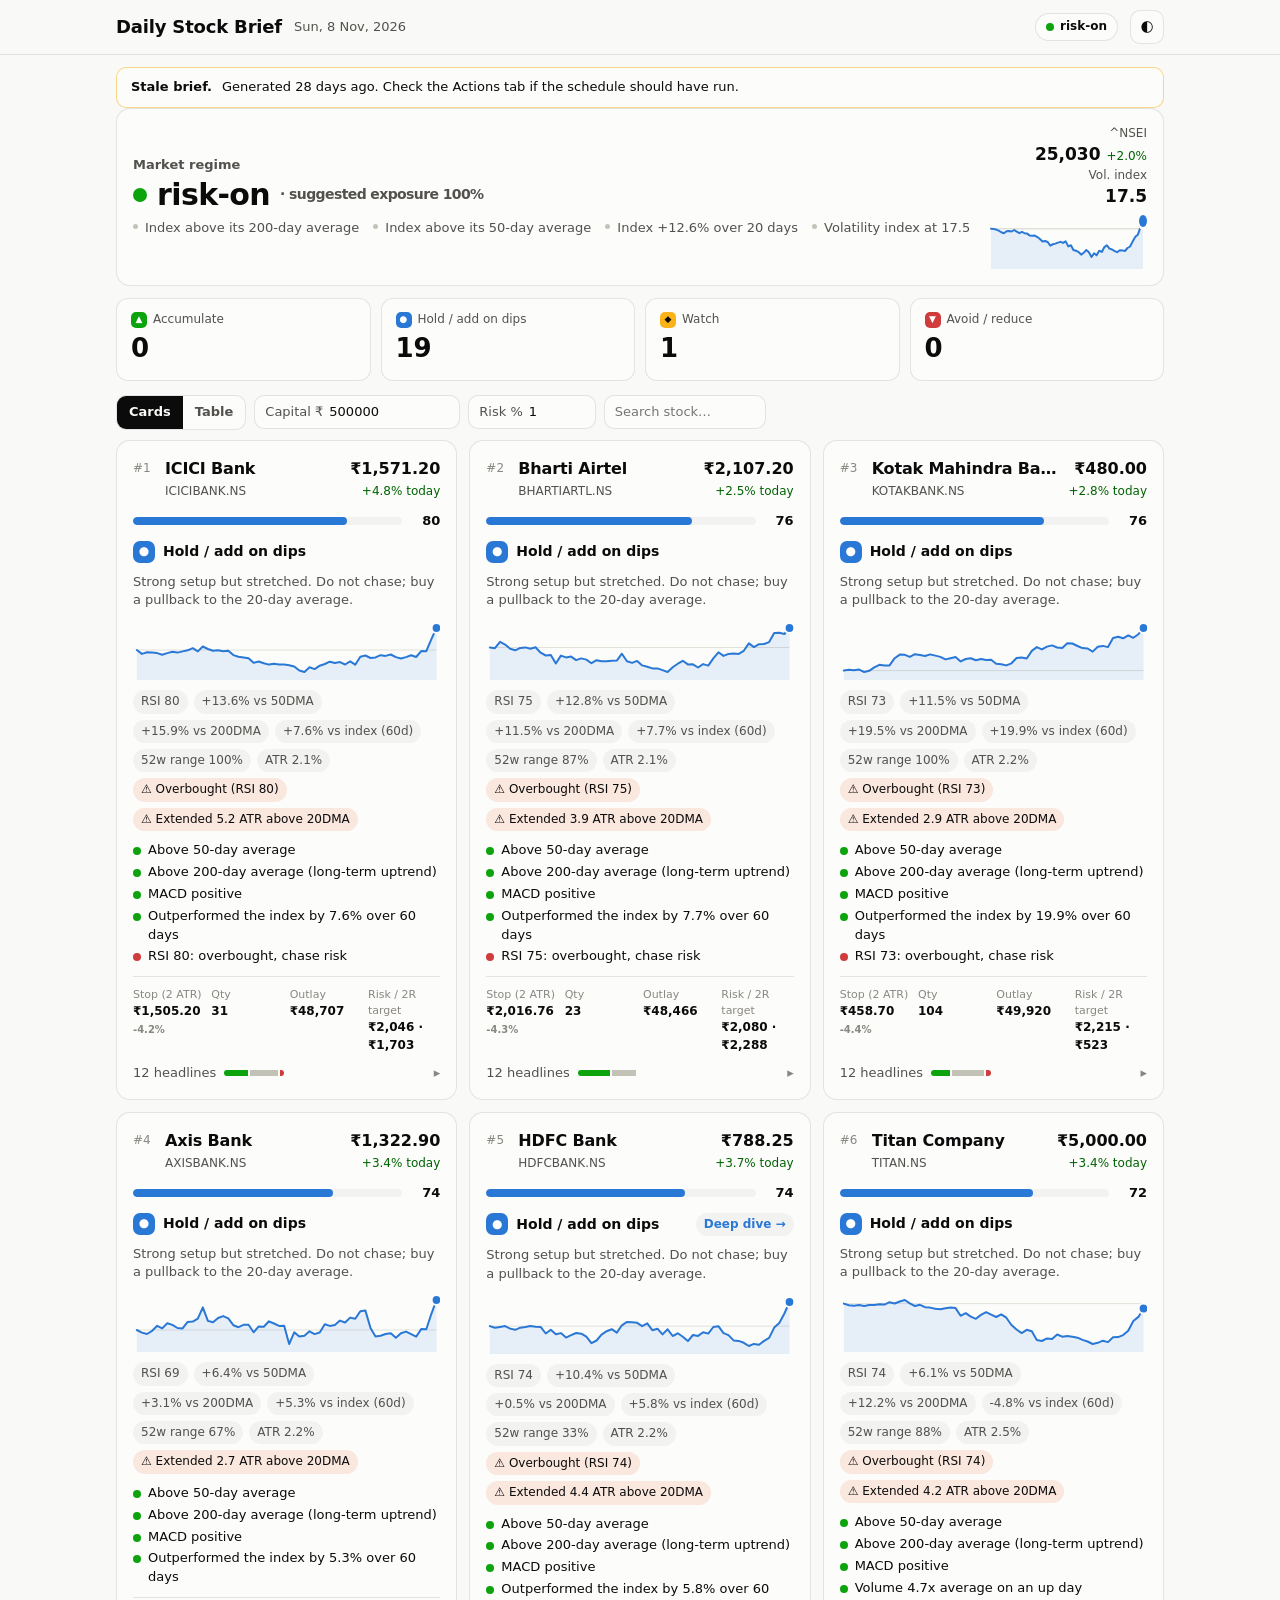
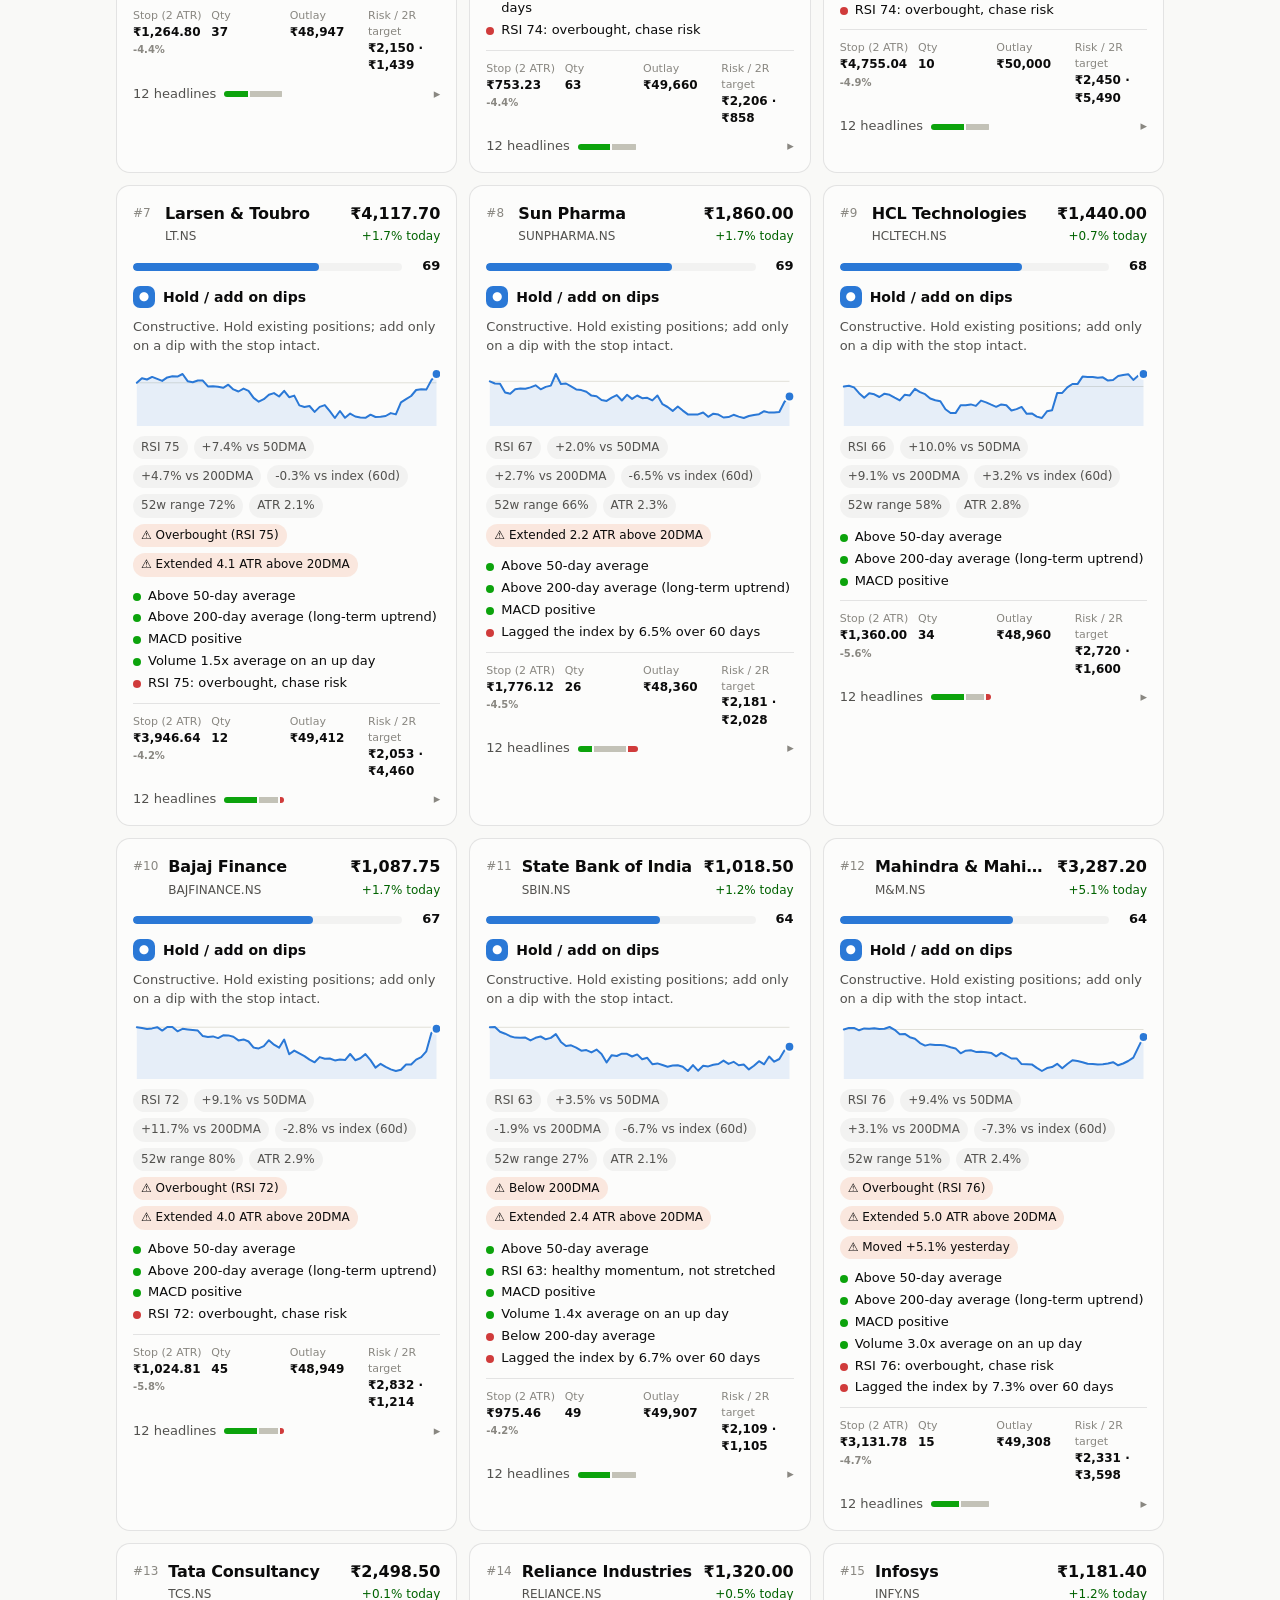
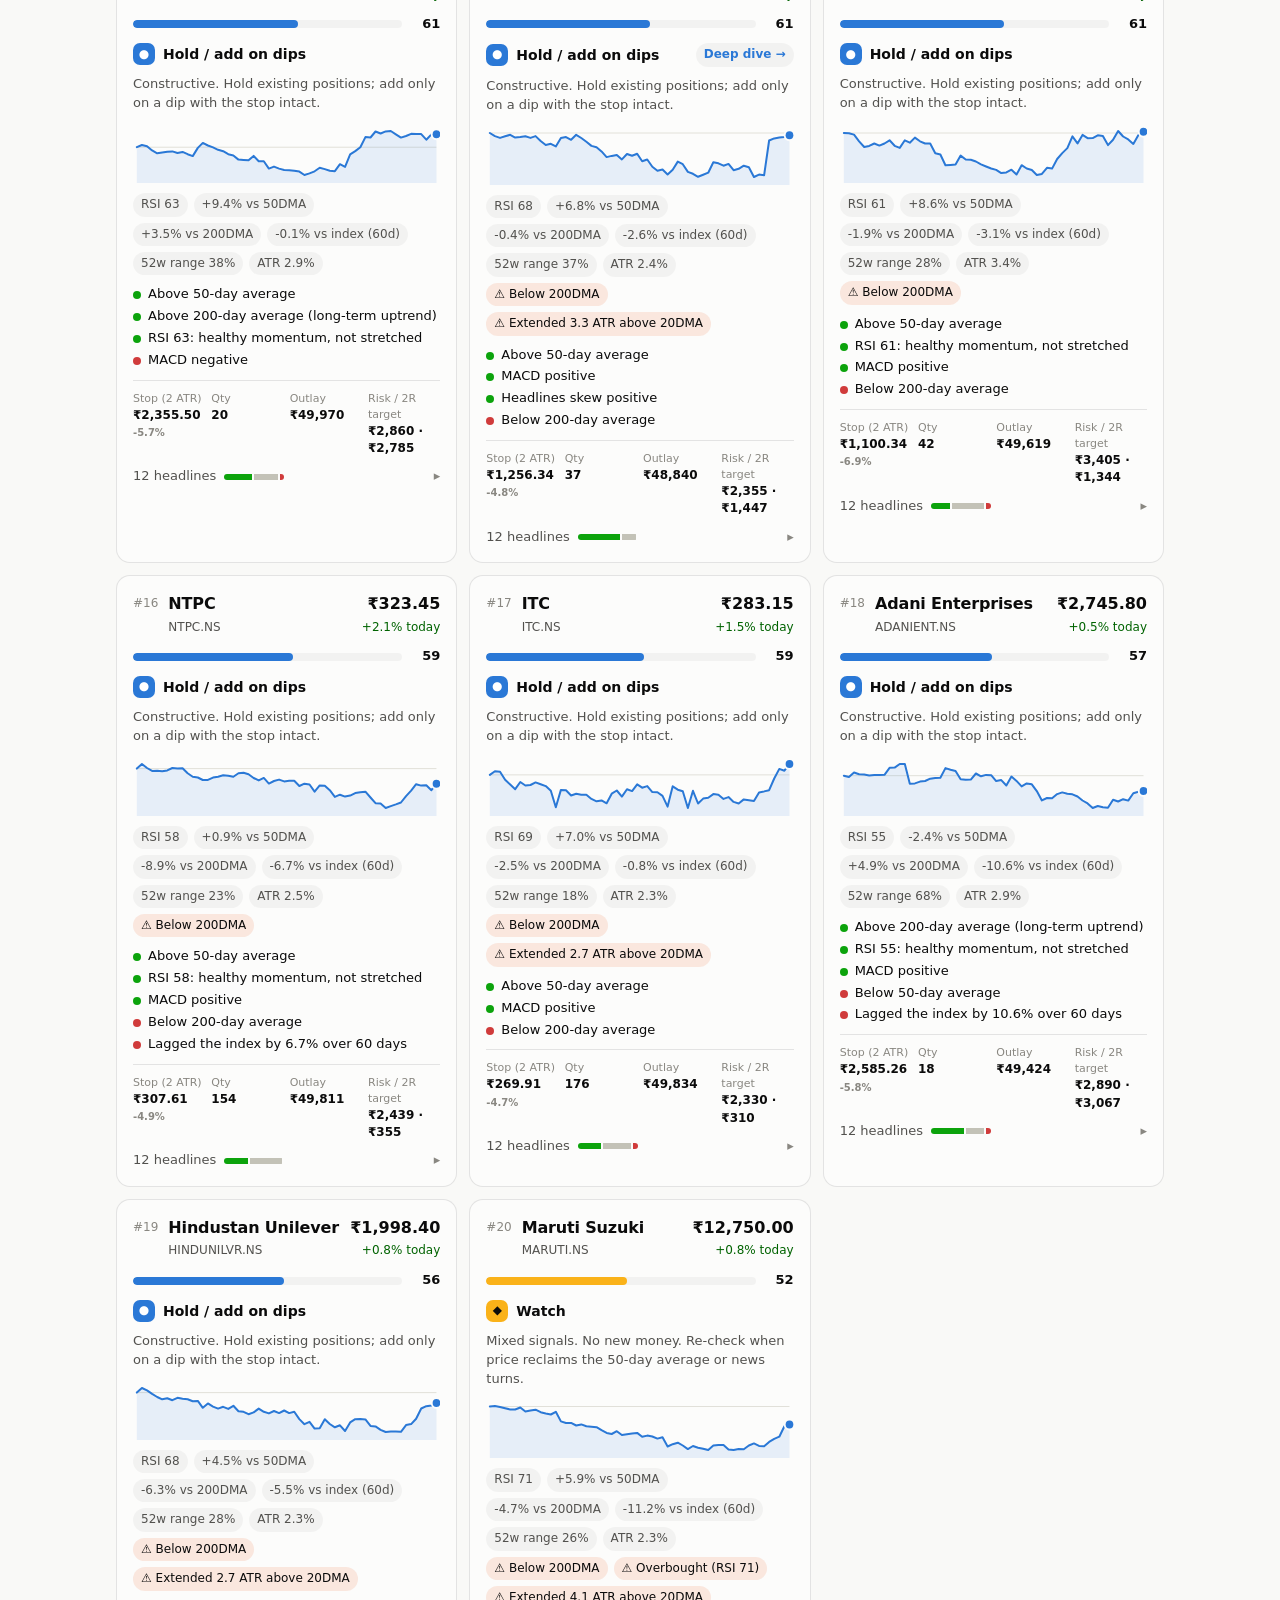
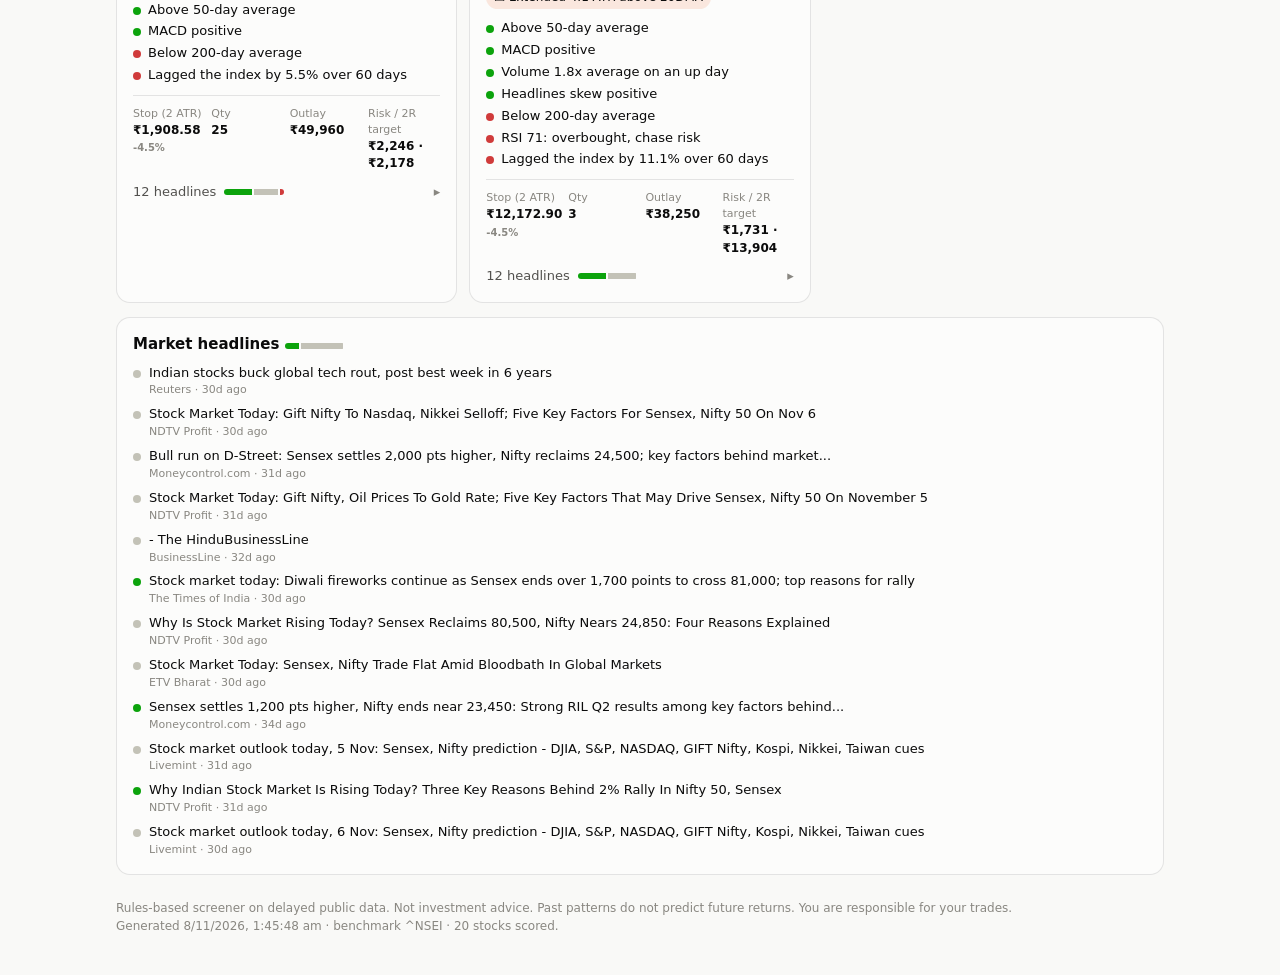
==== index.html @ cd22770e "Stock analyzer: daily rules-based brief, deep dives, dashboard and cron Moved out of bsaravanan250-s" ====
<!DOCTYPE html>
<html lang="en">
<head>
<meta charset="UTF-8">
<meta name="viewport" content="width=device-width, initial-scale=1, viewport-fit=cover">
<title>Daily Stock Brief</title>
<meta name="description" content="Rules-based daily stock brief: market regime, ranked watchlist, actions, stops and position sizes.">
<meta name="color-scheme" content="light dark">
<style>
:root{
  color-scheme:light;
  --page:#f9f9f7; --surface:#fcfcfb; --ink:#0b0b0b; --ink-2:#52514e; --muted:#898781;
  --grid:#e1e0d9; --axis:#c3c2b7; --border:rgba(11,11,11,.10); --wash:rgba(11,11,11,.04);
  --series:#2a78d6; --good:#0ca30c; --good-text:#006300; --warn:#fab219; --serious:#ec835a; --crit:#d03b3b;
  --radius:14px;
}
@media (prefers-color-scheme:dark){
  :root:not([data-theme="light"]){
    color-scheme:dark;
    --page:#0d0d0d; --surface:#1a1a19; --ink:#f0efec; --ink-2:#c3c2b7; --muted:#898781;
    --grid:#2c2c2a; --axis:#383835; --border:rgba(255,255,255,.10); --wash:rgba(255,255,255,.05);
    --series:#3987e5; --good-text:#0ca30c;
  }
}
:root[data-theme="dark"]{
  color-scheme:dark;
  --page:#0d0d0d; --surface:#1a1a19; --ink:#f0efec; --ink-2:#c3c2b7; --muted:#898781;
  --grid:#2c2c2a; --axis:#383835; --border:rgba(255,255,255,.10); --wash:rgba(255,255,255,.05);
  --series:#3987e5; --good-text:#0ca30c;
}
*{box-sizing:border-box;margin:0;padding:0;-webkit-tap-highlight-color:transparent}
html{height:100%}
body{font-family:system-ui,-apple-system,"Segoe UI",Roboto,sans-serif;background:var(--page);color:var(--ink);
  line-height:1.45;font-size:15px;padding-bottom:40px}
a{color:inherit}
button,input,select{font:inherit;color:inherit}
button{border:0;background:none;cursor:pointer}
.wrap{max-width:1080px;margin:0 auto;padding:0 16px}
header{position:sticky;top:0;z-index:20;background:var(--page);border-bottom:1px solid var(--border);
  padding:calc(10px + env(safe-area-inset-top)) 0 10px}
header .wrap{display:flex;align-items:center;gap:12px;flex-wrap:wrap}
header h1{font-size:18px;font-weight:700;letter-spacing:-.01em}
header .date{color:var(--ink-2);font-size:13px}
header .spacer{flex:1}
.chip{display:inline-flex;align-items:center;gap:6px;font-size:12px;font-weight:600;padding:4px 10px;border-radius:999px;
  border:1px solid var(--border);background:var(--surface);white-space:nowrap}
.chip .dot{width:8px;height:8px;border-radius:50%;background:var(--muted)}
.icon-btn{width:34px;height:34px;border-radius:10px;border:1px solid var(--border);background:var(--surface);display:grid;place-items:center}
.banner{margin:12px 0 0;padding:10px 14px;border-radius:10px;font-size:13px;border:1px solid var(--border);background:var(--surface);
  display:flex;gap:10px;align-items:flex-start}
.banner.warn{border-color:color-mix(in srgb,var(--warn) 50%,transparent)}
.banner.err{border-color:color-mix(in srgb,var(--crit) 50%,transparent)}
.banner b{font-weight:700}
.banner code{font-size:12px;background:var(--wash);padding:1px 5px;border-radius:4px}
main{padding-top:14px}
.card{background:var(--surface);border:1px solid var(--border);border-radius:var(--radius);padding:16px}
.grid{display:grid;gap:12px}
.regime{display:grid;grid-template-columns:1fr auto;gap:14px;align-items:center}
.regime h2{font-size:13px;font-weight:600;color:var(--ink-2);text-transform:none;margin-bottom:4px}
.regime .state{font-size:30px;font-weight:700;letter-spacing:-.02em;line-height:1.1;display:flex;align-items:center;gap:10px}
.regime .state .dot{width:14px;height:14px;border-radius:50%}
.regime ul{list-style:none;margin-top:8px;color:var(--ink-2);font-size:13px;display:flex;flex-wrap:wrap;gap:4px 14px}
.regime ul li::before{content:"";display:inline-block;width:5px;height:5px;border-radius:50%;background:var(--axis);margin:0 7px 3px 0}
.regime .bench{text-align:right;font-size:12px;color:var(--ink-2)}
.regime .bench b{display:block;font-size:17px;color:var(--ink);font-weight:600}
.tiles{display:grid;grid-template-columns:repeat(4,1fr);gap:10px;margin-top:12px}
.tile{background:var(--surface);border:1px solid var(--border);border-radius:12px;padding:12px 14px;text-align:left}
.tile .lbl{font-size:12px;color:var(--ink-2);display:flex;align-items:center;gap:6px}
.tile .val{font-size:26px;font-weight:600;margin-top:2px}
.tile.active{outline:2px solid var(--ink);outline-offset:-2px}
.controls{display:flex;flex-wrap:wrap;gap:8px;align-items:center;margin:14px 0 10px}
.seg{display:inline-flex;border:1px solid var(--border);border-radius:10px;overflow:hidden;background:var(--surface)}
.seg button{padding:7px 12px;font-size:13px;font-weight:600;color:var(--ink-2)}
.seg button[aria-pressed="true"]{background:var(--ink);color:var(--page)}
.field{display:flex;align-items:center;gap:6px;font-size:13px;color:var(--ink-2);background:var(--surface);border:1px solid var(--border);border-radius:10px;padding:0 10px;height:34px}
.field input{border:0;background:none;width:120px;outline:none;color:var(--ink)}
.field input[type=search]{width:140px}
.cards{display:grid;grid-template-columns:repeat(auto-fill,minmax(320px,1fr));gap:12px}
.stock{display:flex;flex-direction:column;gap:10px}
.stock .top{display:flex;gap:10px;align-items:flex-start}
.stock .rank{font-size:12px;color:var(--muted);font-variant-numeric:tabular-nums;min-width:22px;padding-top:3px}
.stock .nm{flex:1;min-width:0}
.stock .nm b{display:block;font-size:16px;font-weight:700;letter-spacing:-.01em;white-space:nowrap;overflow:hidden;text-overflow:ellipsis}
.stock .nm span{font-size:12px;color:var(--ink-2)}
.stock .px{text-align:right;white-space:nowrap}
.stock .px b{display:block;font-size:16px;font-weight:600}
.stock .px span{font-size:12px;color:var(--ink-2)}
.stock .px span.up{color:var(--good-text)}
.stock .px span.dn{color:var(--crit)}
.meter{display:flex;align-items:center;gap:10px}
.meter .track{flex:1;height:8px;border-radius:999px;background:var(--wash);overflow:hidden}
.meter .fill{height:100%;border-radius:999px}
.meter .num{font-size:13px;font-weight:600;min-width:28px;text-align:right;font-variant-numeric:tabular-nums}
.action{display:flex;align-items:center;gap:8px;font-weight:700;font-size:14px}
.action .ic{width:22px;height:22px;border-radius:7px;display:grid;place-items:center;color:#fff;font-size:12px;flex:none}
.action .ic.warn{color:#0b0b0b}
.instr{font-size:13px;color:var(--ink-2)}
.action .dive{margin-left:auto;font-size:12px;font-weight:600;color:var(--series);text-decoration:none;padding:3px 8px;border-radius:999px;background:var(--wash)}
.action .dive:hover{text-decoration:underline}
.spark{width:100%;height:60px;display:block}
.kv{display:flex;flex-wrap:wrap;gap:6px}
.kv span{font-size:12px;padding:3px 8px;border-radius:999px;background:var(--wash);color:var(--ink-2);white-space:nowrap}
.kv span.flag{background:color-mix(in srgb,var(--serious) 18%,transparent);color:var(--ink)}
.reasons{font-size:13px;display:grid;gap:3px}
.reasons li{list-style:none;display:flex;gap:7px;align-items:flex-start}
.reasons li::before{content:"";width:8px;height:8px;border-radius:50%;margin-top:6px;flex:none}
.reasons li.u::before{background:var(--good)}
.reasons li.d::before{background:var(--crit)}
.pos{display:grid;grid-template-columns:repeat(4,1fr);gap:6px;font-size:12px;border-top:1px solid var(--border);padding-top:10px}
.pos div span{display:block;color:var(--muted);font-size:11px}
.pos div b{font-weight:600;font-variant-numeric:tabular-nums}
details.news summary{cursor:pointer;font-size:13px;color:var(--ink-2);list-style:none;display:flex;align-items:center;gap:8px}
details.news summary::-webkit-details-marker{display:none}
details.news summary::after{content:"▸";margin-left:auto;color:var(--muted);transition:transform .15s}
details.news[open] summary::after{transform:rotate(90deg)}
.news ul{list-style:none;margin-top:8px;display:grid;gap:7px}
.news li{display:flex;gap:8px;font-size:13px;align-items:flex-start}
.news li .s{width:8px;height:8px;border-radius:50%;margin-top:6px;flex:none;background:var(--axis)}
.news li .s.p{background:var(--good)} .news li .s.n{background:var(--crit)}
.news li a{text-decoration:none}
.news li a:hover{text-decoration:underline}
.news li small{display:block;color:var(--muted);font-size:11px}
.sentbar{display:inline-flex;gap:2px;height:6px;border-radius:999px;overflow:hidden;width:60px}
.sentbar i{display:block;height:100%}
table{width:100%;border-collapse:collapse;font-size:13px;font-variant-numeric:tabular-nums}
th,td{padding:8px 8px;text-align:right;border-bottom:1px solid var(--grid);white-space:nowrap}
th{font-weight:600;color:var(--ink-2);font-size:12px;background:var(--surface)}
th:first-child,td:first-child,th:nth-child(2),td:nth-child(2){text-align:left}
td .act{display:inline-flex;align-items:center;gap:6px}
td .act i{width:10px;height:10px;border-radius:3px;display:inline-block}
.tablewrap{overflow:auto;border-radius:var(--radius)}
.ai p{font-size:14px;margin-bottom:8px}
.ai h3{font-size:13px;color:var(--ink-2);font-weight:600;margin:10px 0 4px}
.ai ul{list-style:none;display:grid;gap:4px;font-size:13px}
.ai ul b{font-weight:600}
.mkt h2,.ai h2,.sec h2{font-size:15px;font-weight:700;margin-bottom:8px}
footer{margin-top:24px;font-size:12px;color:var(--muted);line-height:1.5}
footer details{margin-top:6px}
.hidden{display:none !important}
.empty{text-align:center;padding:40px 16px;color:var(--ink-2)}
@media (max-width:640px){
  .tiles{grid-template-columns:repeat(2,1fr)}
  .regime{grid-template-columns:1fr}
  .regime .bench{text-align:left;display:flex;gap:16px}
  .regime .state{font-size:24px}
}
@media (prefers-reduced-motion:reduce){*{transition:none !important}}
</style>
</head>
<body>
<header>
  <div class="wrap">
    <h1>Daily Stock Brief</h1>
    <span class="date" id="date">loading…</span>
    <span class="spacer"></span>
    <span class="chip" id="regimeChip"><span class="dot"></span><span>regime</span></span>
    <button class="icon-btn" id="theme" title="Toggle light/dark" aria-label="Toggle theme">◐</button>
  </div>
</header>

<div class="wrap">
  <div id="banner" class="banner hidden"></div>
</div>

<main class="wrap">
  <section class="card regime" id="regime"></section>

  <section class="tiles" id="tiles" aria-label="Summary by action"></section>

  <section class="card ai hidden" id="ai"></section>

  <div class="controls">
    <div class="seg" role="group" aria-label="View">
      <button id="viewCards" aria-pressed="true">Cards</button>
      <button id="viewTable" aria-pressed="false">Table</button>
    </div>
    <label class="field">Capital ₹ <input id="capital" type="number" min="1000" step="1000" inputmode="numeric"></label>
    <label class="field">Risk % <input id="risk" type="number" min="0.1" max="5" step="0.1" style="width:56px"></label>
    <label class="field"><input id="q" type="search" placeholder="Search stock…" aria-label="Search stock"></label>
  </div>

  <section class="cards" id="cards" aria-live="polite"></section>
  <section class="card tablewrap hidden" id="table"></section>

  <section class="card mkt" id="market" style="margin-top:14px"></section>

  <footer id="foot"></footer>
</main>

<script>
(function(){
'use strict';
const $ = s => document.querySelector(s);
const esc = s => String(s ?? '').replace(/[&<>"']/g, c => ({'&':'&amp;','<':'&lt;','>':'&gt;','"':'&quot;',"'":'&#39;'}[c]));
const ACT = {
  'Accumulate':        {cls:'good',  color:'var(--good)',   glyph:'▲'},
  'Hold / add on dips':{cls:'hold',  color:'var(--series)', glyph:'●'},
  'Watch':             {cls:'warn',  color:'var(--warn)',   glyph:'◆'},
  'Avoid / reduce':    {cls:'crit',  color:'var(--crit)',   glyph:'▼'},
};
const REGIME = {'risk-on':'var(--good)','neutral':'var(--warn)','risk-off':'var(--crit)','unknown':'var(--muted)'};
let brief = null, filter = 'all', view = 'cards', query = '';
let capital = 0, riskPct = 1, maxPosPct = 10, dives = {};

/* ---------- theme ---------- */
const root = document.documentElement;
try { const t = localStorage.getItem('sa_theme'); if (t) root.dataset.theme = t; } catch (e) {}
$('#theme').onclick = () => {
  const dark = root.dataset.theme ? root.dataset.theme === 'dark' : matchMedia('(prefers-color-scheme: dark)').matches;
  root.dataset.theme = dark ? 'light' : 'dark';
  try { localStorage.setItem('sa_theme', root.dataset.theme); } catch (e) {}
};

/* ---------- formatting ---------- */
const fmtN = (n, d=2) => n == null ? '–' : Number(n).toLocaleString('en-IN', {maximumFractionDigits:d, minimumFractionDigits:d});
const fmtI = n => n == null ? '–' : Number(n).toLocaleString('en-IN', {maximumFractionDigits:0});
const fmtP = (n, d=1) => { if (n == null) return '–'; const v = +Number(n).toFixed(d) || 0; return (v > 0 ? '+' : '') + v.toFixed(d) + '%'; };
const cur = s => s.currency === 'USD' ? '$' : (s.currency === 'INR' || !s.currency ? '₹' : s.currency + ' ');
function ago(iso){
  if (!iso) return '';
  const h = Math.max(0, (Date.now() - new Date(iso).getTime()) / 36e5);
  if (h < 1) return 'just now';
  if (h < 24) return Math.round(h) + 'h ago';
  return Math.round(h / 24) + 'd ago';
}

/* ---------- sparkline (single series, 2px line, 10% wash, end dot with surface ring) ---------- */
function spark(values, w=320, h=60){
  if (!values || values.length < 2) return '';
  const min = Math.min(...values), max = Math.max(...values), span = (max - min) || 1;
  const px = i => (i / (values.length - 1)) * (w - 8) + 4;
  const py = v => h - 8 - ((v - min) / span) * (h - 16);
  const pts = values.map((v, i) => `${px(i).toFixed(1)},${py(v).toFixed(1)}`);
  const first = py(values[0]).toFixed(1);
  const lastX = px(values.length - 1).toFixed(1), lastY = py(values[values.length - 1]).toFixed(1);
  return `<svg class="spark" viewBox="0 0 ${w} ${h}" preserveAspectRatio="none" role="img" aria-label="60-day price trend">
    <line x1="4" y1="${first}" x2="${w-4}" y2="${first}" stroke="var(--grid)" stroke-width="1"/>
    <path d="M${pts.join(' L')} L${lastX},${h} L4,${h} Z" fill="var(--series)" opacity=".10"/>
    <polyline points="${pts.join(' ')}" fill="none" stroke="var(--series)" stroke-width="2" stroke-linejoin="round" stroke-linecap="round" vector-effect="non-scaling-stroke"/>
    <circle cx="${lastX}" cy="${lastY}" r="6" fill="var(--surface)"/>
    <circle cx="${lastX}" cy="${lastY}" r="4" fill="var(--series)"/>
  </svg>`;
}

/* ---------- position sizing (client-side, so capital is editable) ---------- */
function sizeFor(s){
  const ind = s.indicators || {};
  if (!ind.atr14 || !ind.close || !capital) return null;
  const price = ind.close, stop = +(price - 2 * ind.atr14).toFixed(2), rps = price - stop;
  if (rps <= 0) return null;
  let qty = Math.floor((capital * riskPct / 100) / rps);
  qty = Math.max(0, Math.min(qty, Math.floor((capital * maxPosPct / 100) / price)));
  return {stop, stop_pct: -rps / price * 100, qty, value: qty * price, risk: qty * rps, target: +(price + 2 * rps).toFixed(2)};
}

/* ---------- renderers ---------- */
function renderRegime(){
  const r = brief.regime || {state:'unknown', notes:[]};
  const b = brief.benchmark || {}, bi = b.indicators || {};
  const color = REGIME[r.state] || REGIME.unknown;
  const chip = $('#regimeChip'); chip.querySelector('.dot').style.background = color;
  chip.lastElementChild.textContent = r.state;
  $('#regime').innerHTML = `
    <div>
      <h2>Market regime</h2>
      <div class="state"><span class="dot" style="background:${color}"></span>${esc(r.state)}
        <span style="font-size:14px;font-weight:600;color:var(--ink-2)">· suggested exposure ${r.exposure_pct ?? '–'}%</span></div>
      <ul>${(r.notes||[]).map(n => `<li>${esc(n)}</li>`).join('')}</ul>
    </div>
    <div class="bench">
      <div>${esc(b.symbol || 'Benchmark')}<b>${fmtN(bi.close, 0)} <span style="font-size:12px;font-weight:500;color:${(bi.change_1d_pct||0) >= 0 ? 'var(--good-text)' : 'var(--crit)'}">${fmtP(bi.change_1d_pct)}</span></b></div>
      <div>Vol. index<b>${b.vix == null ? '–' : fmtN(b.vix, 1)}</b></div>
      <div style="width:160px">${spark(b.spark, 160, 40)}</div>
    </div>`;
}

function renderTiles(){
  const counts = {};
  for (const s of brief.stocks) counts[s.action] = (counts[s.action] || 0) + 1;
  const keys = Object.keys(ACT);
  $('#tiles').innerHTML = keys.map(k => `
    <button class="tile ${filter === k ? 'active' : ''}" data-f="${esc(k)}" aria-pressed="${filter === k}">
      <div class="lbl"><span class="action" style="font-weight:600"><span class="ic ${ACT[k].cls}" style="background:${ACT[k].color};width:16px;height:16px;font-size:9px;border-radius:5px">${ACT[k].glyph}</span></span>${esc(k)}</div>
      <div class="val">${counts[k] || 0}</div>
    </button>`).join('');
  $('#tiles').querySelectorAll('.tile').forEach(t => t.onclick = () => { filter = filter === t.dataset.f ? 'all' : t.dataset.f; renderTiles(); renderList(); });
}

function visible(){
  const q = query.trim().toLowerCase();
  return brief.stocks.filter(s => (filter === 'all' || s.action === filter) &&
    (!q || s.symbol.toLowerCase().includes(q) || (s.name||'').toLowerCase().includes(q)));
}

function sentBar(sent){
  if (!sent || !sent.n) return '';
  const t = sent.n;
  return `<span class="sentbar" title="${sent.pos} positive · ${sent.neu} neutral · ${sent.neg} negative">
    <i style="width:${sent.pos/t*100}%;background:var(--good)"></i><i style="width:${sent.neu/t*100}%;background:var(--axis)"></i><i style="width:${sent.neg/t*100}%;background:var(--crit)"></i></span>`;
}

function card(s){
  const a = ACT[s.action] || ACT.Watch, ind = s.indicators || {}, p = sizeFor(s), c = cur(s);
  const vs50 = ind.sma50 ? (ind.close / ind.sma50 - 1) * 100 : null;
  const vs200 = ind.sma200 ? (ind.close / ind.sma200 - 1) * 100 : null;
  return `<article class="card stock" data-sym="${esc(s.symbol)}">
    <div class="top">
      <span class="rank">#${s.rank}</span>
      <div class="nm"><b>${esc(s.name)}</b><span>${esc(s.symbol)}</span></div>
      <div class="px"><b>${c}${fmtN(ind.close)}</b><span class="${(ind.change_1d_pct||0) >= 0 ? 'up' : 'dn'}">${fmtP(ind.change_1d_pct)} today</span></div>
    </div>
    <div class="meter" title="Composite score 0–100: trend ${s.components?.trend?.points}/30, momentum ${s.components?.momentum?.points}/25, relative strength ${s.components?.relative_strength?.points}/15, volume ${s.components?.volume?.points}/10, news ${s.components?.news?.points}/20">
      <div class="track"><div class="fill" style="width:${s.score}%;background:${a.color}"></div></div><span class="num">${Math.round(s.score)}</span>
    </div>
    <div class="action"><span class="ic ${a.cls}" style="background:${a.color}">${a.glyph}</span>${esc(s.action)}
      ${dives[s.symbol] ? `<a class="dive" href="report.html?symbol=${encodeURIComponent(s.symbol)}" title="Six-part deep dive, data as of ${esc((dives[s.symbol].generated_at||'').slice(0,10))}">Deep dive →</a>` : ''}</div>
    <div class="instr">${esc(s.instruction)}</div>
    ${spark(s.spark)}
    <div class="kv">
      <span>RSI ${ind.rsi14 == null ? '–' : Math.round(ind.rsi14)}</span>
      <span>${fmtP(vs50)} vs 50DMA</span>
      <span>${fmtP(vs200)} vs 200DMA</span>
      <span>${s.rel_60d_pct == null ? '–' : fmtP(s.rel_60d_pct)} vs index (60d)</span>
      <span>52w range ${ind.pos_52w_pct == null ? '–' : Math.round(ind.pos_52w_pct) + '%'}</span>
      <span>ATR ${ind.atr_pct == null ? '–' : ind.atr_pct.toFixed(1) + '%'}</span>
      ${(s.flags||[]).map(f => `<span class="flag">⚠ ${esc(f)}</span>`).join('')}
    </div>
    <ul class="reasons">
      ${(s.reasons_up||[]).map(r => `<li class="u">${esc(r)}</li>`).join('')}
      ${(s.reasons_down||[]).map(r => `<li class="d">${esc(r)}</li>`).join('')}
    </ul>
    ${p ? `<div class="pos">
      <div><span>Stop (2 ATR)</span><b>${c}${fmtN(p.stop)} <small style="color:var(--muted)">${p.stop_pct.toFixed(1)}%</small></b></div>
      <div><span>Qty</span><b>${fmtI(p.qty)}</b></div>
      <div><span>Outlay</span><b>${c}${fmtI(p.value)}</b></div>
      <div><span>Risk / 2R target</span><b>${c}${fmtI(p.risk)} · ${c}${fmtN(p.target, 0)}</b></div>
    </div>` : ''}
    <details class="news"><summary>${(s.news||[]).length} headlines ${sentBar(s.sentiment)}</summary>
      <ul>${(s.news||[]).map(n => `<li><span class="s ${n.sentiment > 0.1 ? 'p' : n.sentiment < -0.1 ? 'n' : ''}"></span>
        <div><a href="${esc(n.link)}" target="_blank" rel="noopener">${esc(n.title)}</a><small>${esc(n.source || '')} ${n.source ? '·' : ''} ${ago(n.published)}</small></div></li>`).join('') || '<li>No recent headlines found.</li>'}</ul>
    </details>
  </article>`;
}

function renderList(){
  const list = visible();
  const cards = $('#cards'), table = $('#table');
  cards.classList.toggle('hidden', view !== 'cards'); table.classList.toggle('hidden', view !== 'table');
  if (!list.length) { cards.innerHTML = table.innerHTML = '<div class="empty">Nothing matches this filter.</div>'; return; }
  if (view === 'cards') { cards.innerHTML = list.map(card).join(''); return; }
  table.innerHTML = `<table><thead><tr>
    <th>#</th><th>Stock</th><th>Price</th><th>1d</th><th>Score</th><th>Action</th><th>RSI</th><th>vs 50DMA</th><th>vs 200DMA</th><th>vs index 60d</th><th>News</th><th>Stop</th><th>Qty</th><th>Flags</th>
    </tr></thead><tbody>${list.map(s => {
      const a = ACT[s.action] || ACT.Watch, ind = s.indicators || {}, p = sizeFor(s), c = cur(s);
      return `<tr><td>${s.rank}</td><td><b>${esc(s.name)}</b><br><small style="color:var(--muted)">${esc(s.symbol)}</small></td>
        <td>${c}${fmtN(ind.close)}</td><td style="color:${(ind.change_1d_pct||0) >= 0 ? 'var(--good-text)' : 'var(--crit)'}">${fmtP(ind.change_1d_pct)}</td>
        <td><b>${Math.round(s.score)}</b></td><td><span class="act"><i style="background:${a.color}"></i>${esc(s.action)}</span></td>
        <td>${ind.rsi14 == null ? '–' : Math.round(ind.rsi14)}</td>
        <td>${fmtP(ind.sma50 ? (ind.close/ind.sma50-1)*100 : null)}</td><td>${fmtP(ind.sma200 ? (ind.close/ind.sma200-1)*100 : null)}</td>
        <td>${s.rel_60d_pct == null ? '–' : fmtP(s.rel_60d_pct)}</td>
        <td>${s.sentiment?.n ? `${s.sentiment.pos}▲ ${s.sentiment.neg}▼` : '–'}</td>
        <td>${p ? c + fmtN(p.stop) : '–'}</td><td>${p ? fmtI(p.qty) : '–'}</td>
        <td style="white-space:normal;text-align:left;max-width:220px;font-size:12px;color:var(--ink-2)">${(s.flags||[]).map(esc).join(', ')}</td></tr>`;
    }).join('')}</tbody></table>`;
}

function renderAI(){
  const ai = brief.ai; const el = $('#ai');
  if (!ai || !ai.market_note) { el.classList.add('hidden'); return; }
  el.classList.remove('hidden');
  el.innerHTML = `<h2>Analyst note</h2><p>${esc(ai.market_note)}</p>
    ${ai.top_ideas?.length ? `<h3>Ideas worth your research time</h3><ul>${ai.top_ideas.map(i => `<li><b>${esc(i.symbol)}</b> — ${esc(i.note)}</li>`).join('')}</ul>` : ''}
    ${ai.avoid?.length ? `<h3>Avoid</h3><ul>${ai.avoid.map(i => `<li><b>${esc(i.symbol)}</b> — ${esc(i.note)}</li>`).join('')}</ul>` : ''}
    ${ai.caution ? `<h3>Caution</h3><p style="font-size:13px;color:var(--ink-2)">${esc(ai.caution)}</p>` : ''}
    <small style="color:var(--muted)">Written by ${esc(ai.model || 'Claude')} from the scores and headlines above. It can be wrong.</small>`;
}

function renderMarket(){
  const n = brief.market_news || [], ms = brief.market_sentiment;
  $('#market').innerHTML = `<h2>Market headlines ${sentBar(ms)}</h2>
    <div class="news"><ul>${n.map(x => `<li><span class="s ${x.sentiment > 0.1 ? 'p' : x.sentiment < -0.1 ? 'n' : ''}"></span>
      <div><a href="${esc(x.link)}" target="_blank" rel="noopener">${esc(x.title)}</a><small>${esc(x.source||'')} ${x.source ? '·' : ''} ${ago(x.published)}</small></div></li>`).join('') || '<li>No headlines.</li>'}</ul></div>`;
}

function renderFoot(){
  const errs = brief.errors || [];
  $('#foot').innerHTML = `<div>${esc(brief.disclaimer || '')}</div>
    <div>Generated ${new Date(brief.generated_at).toLocaleString('en-IN')} · benchmark ${esc(brief.config?.benchmark||'')} · ${brief.stocks.length} stocks scored.</div>
    ${errs.length ? `<details><summary>${errs.length} data errors this run</summary><ul style="margin:6px 0 0 16px">${errs.map(e => `<li>${esc(e)}</li>`).join('')}</ul></details>` : ''}`;
}

function banner(kind, html){ const b = $('#banner'); b.className = 'banner ' + kind; b.innerHTML = html; }

function renderAll(){
  $('#date').textContent = new Date(brief.date + 'T00:00:00').toLocaleDateString('en-IN', {weekday:'short', day:'numeric', month:'short', year:'numeric'});
  renderRegime(); renderTiles(); renderAI(); renderList(); renderMarket(); renderFoot();
}

/* ---------- controls ---------- */
$('#viewCards').onclick = () => { view = 'cards'; $('#viewCards').setAttribute('aria-pressed','true'); $('#viewTable').setAttribute('aria-pressed','false'); renderList(); };
$('#viewTable').onclick = () => { view = 'table'; $('#viewTable').setAttribute('aria-pressed','true'); $('#viewCards').setAttribute('aria-pressed','false'); renderList(); };
$('#q').oninput = e => { query = e.target.value; renderList(); };
$('#capital').onchange = e => { capital = +e.target.value || capital; try { localStorage.setItem('sa_capital', capital); } catch (x) {} renderList(); };
$('#risk').onchange = e => { riskPct = Math.min(5, Math.max(0.1, +e.target.value || riskPct)); e.target.value = riskPct; try { localStorage.setItem('sa_risk', riskPct); } catch (x) {} renderList(); };

/* ---------- load ---------- */
async function load(){
  const params = new URLSearchParams(location.search);
  const custom = params.get('brief');
  const candidates = custom ? [custom] : ['data/latest.json', 'data/sample-brief.json'];
  let lastErr = null;
  for (const url of candidates) {
    try {
      const r = await fetch(url, {cache:'no-store'});
      if (!r.ok) throw new Error(r.status + ' ' + r.statusText);
      brief = await r.json();
      brief.stocks = brief.stocks || [];
      const cfg = brief.config || {};
      capital = cfg.capital || 500000; riskPct = cfg.risk_per_trade_pct || 1; maxPosPct = cfg.max_position_pct || 10;
      try { capital = +localStorage.getItem('sa_capital') || capital; riskPct = +localStorage.getItem('sa_risk') || riskPct; } catch (e) {}
      $('#capital').value = capital; $('#risk').value = riskPct;
      try { const di = await fetch('data/deepdive/index.json', {cache:'no-store'}); if (di.ok) dives = await di.json(); } catch (e) { dives = {}; }
      if (brief.sample) banner('warn', `<b>Sample data.</b><span>This is a synthetic demo brief so you can see the layout. Run <code>python3 analyze.py</code> or enable the GitHub Actions schedule to replace it with a live brief.</span>`);
      else if (url !== candidates[0] && !custom) banner('warn', `<b>Showing fallback.</b><span>${esc(candidates[0])} could not be loaded.</span>`);
      else {
        const ageH = (Date.now() - new Date(brief.generated_at).getTime()) / 36e5;
        if (ageH > 72) banner('warn', `<b>Stale brief.</b><span>Generated ${Math.round(ageH/24)} days ago. Check the Actions tab if the schedule should have run.</span>`);
        else $('#banner').classList.add('hidden');
      }
      renderAll();
      return;
    } catch (e) { lastErr = e; }
  }
  $('#date').textContent = '';
  banner('err', `<b>No brief found.</b><span>Could not load ${candidates.map(esc).join(' or ')} (${esc(lastErr && lastErr.message)}). If you opened this file directly, serve the folder instead: <code>python3 -m http.server 8080</code> then open <code>http://localhost:8080/</code>.</span>`);
}
load();
})();
</script>
</body>
</html>
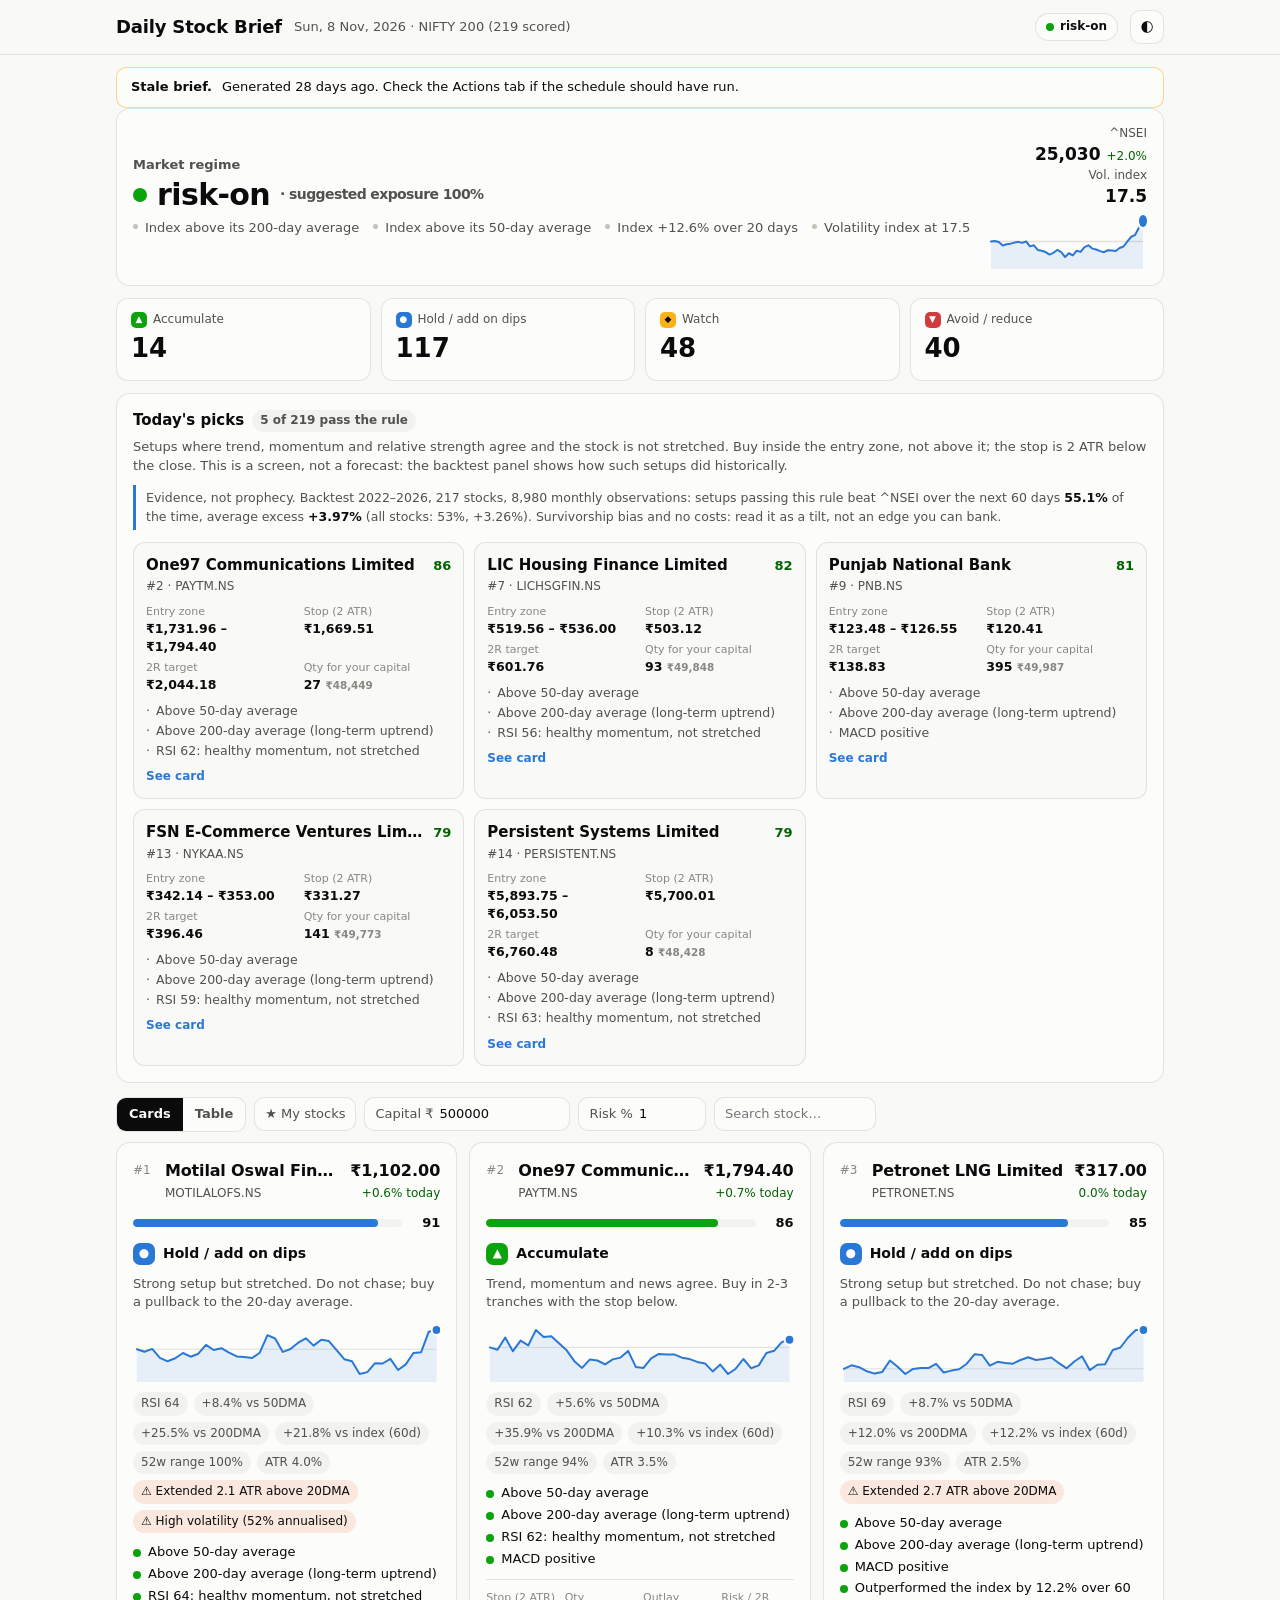
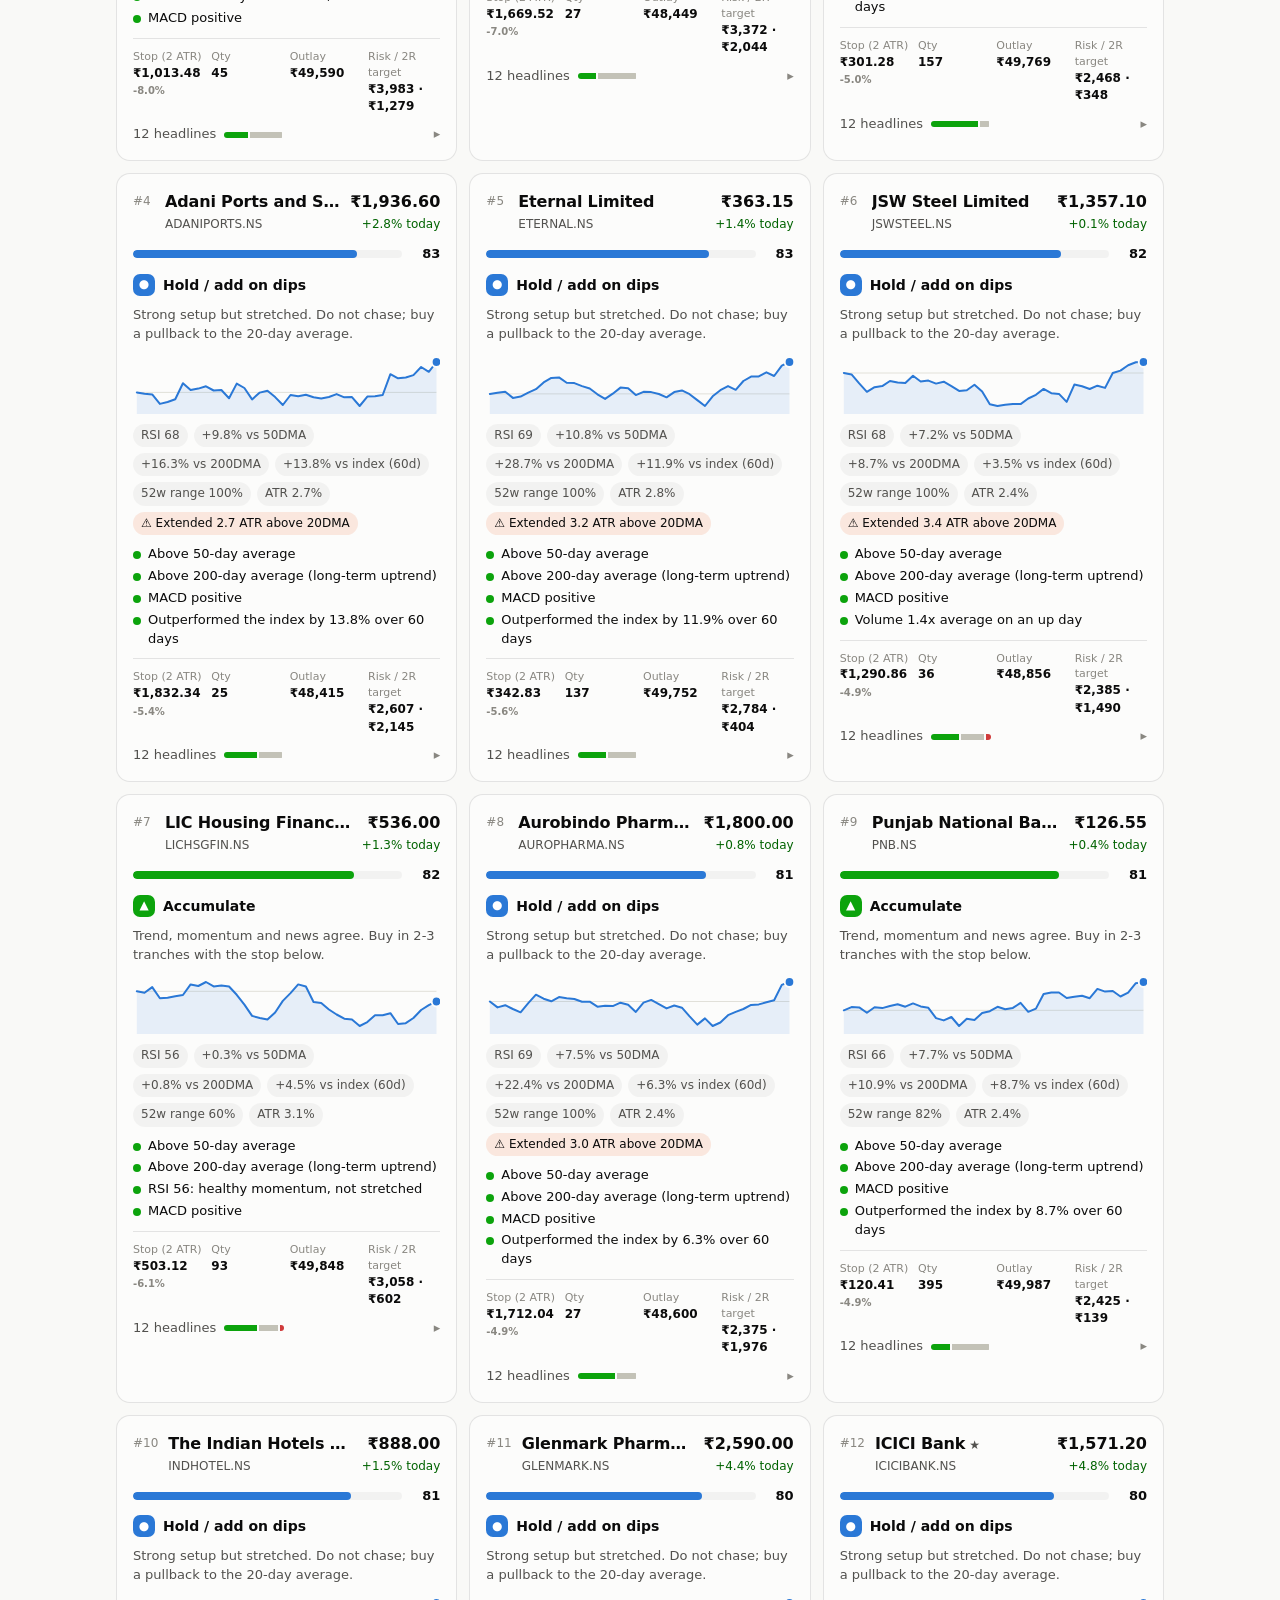
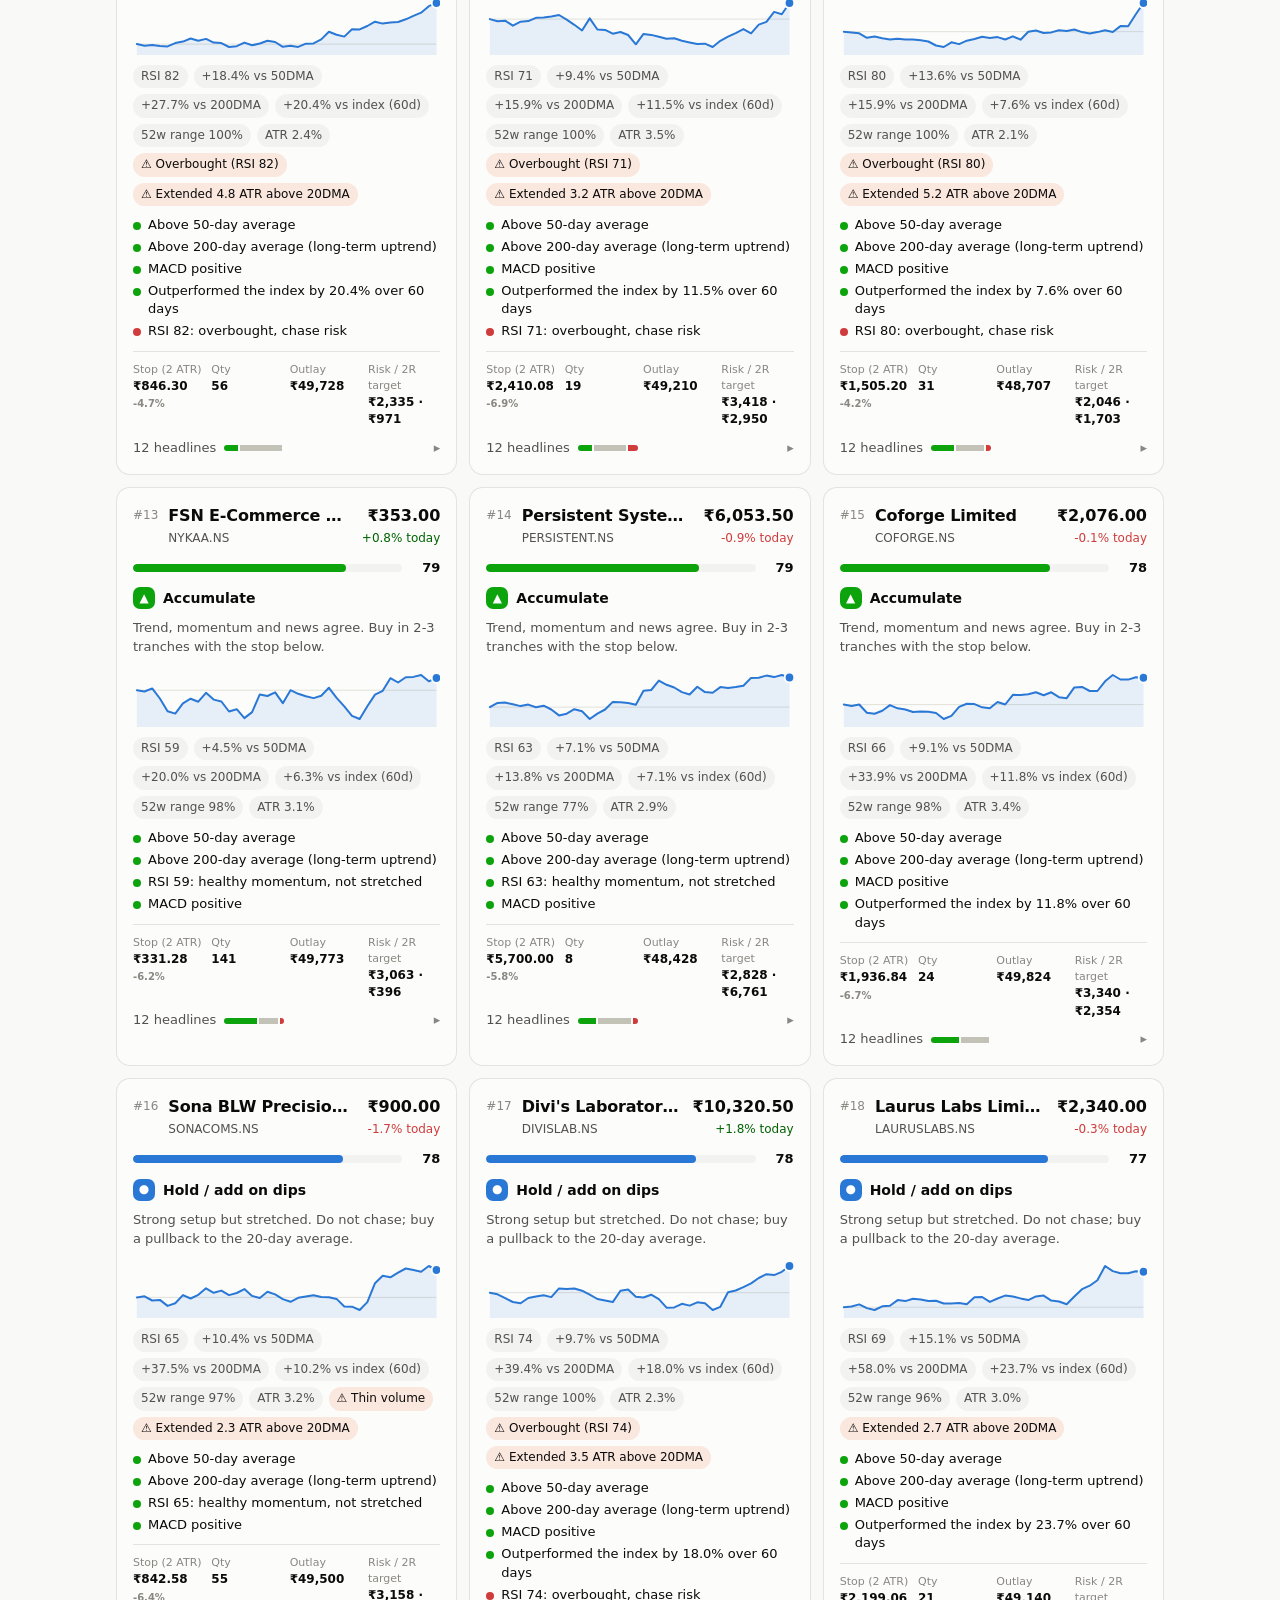
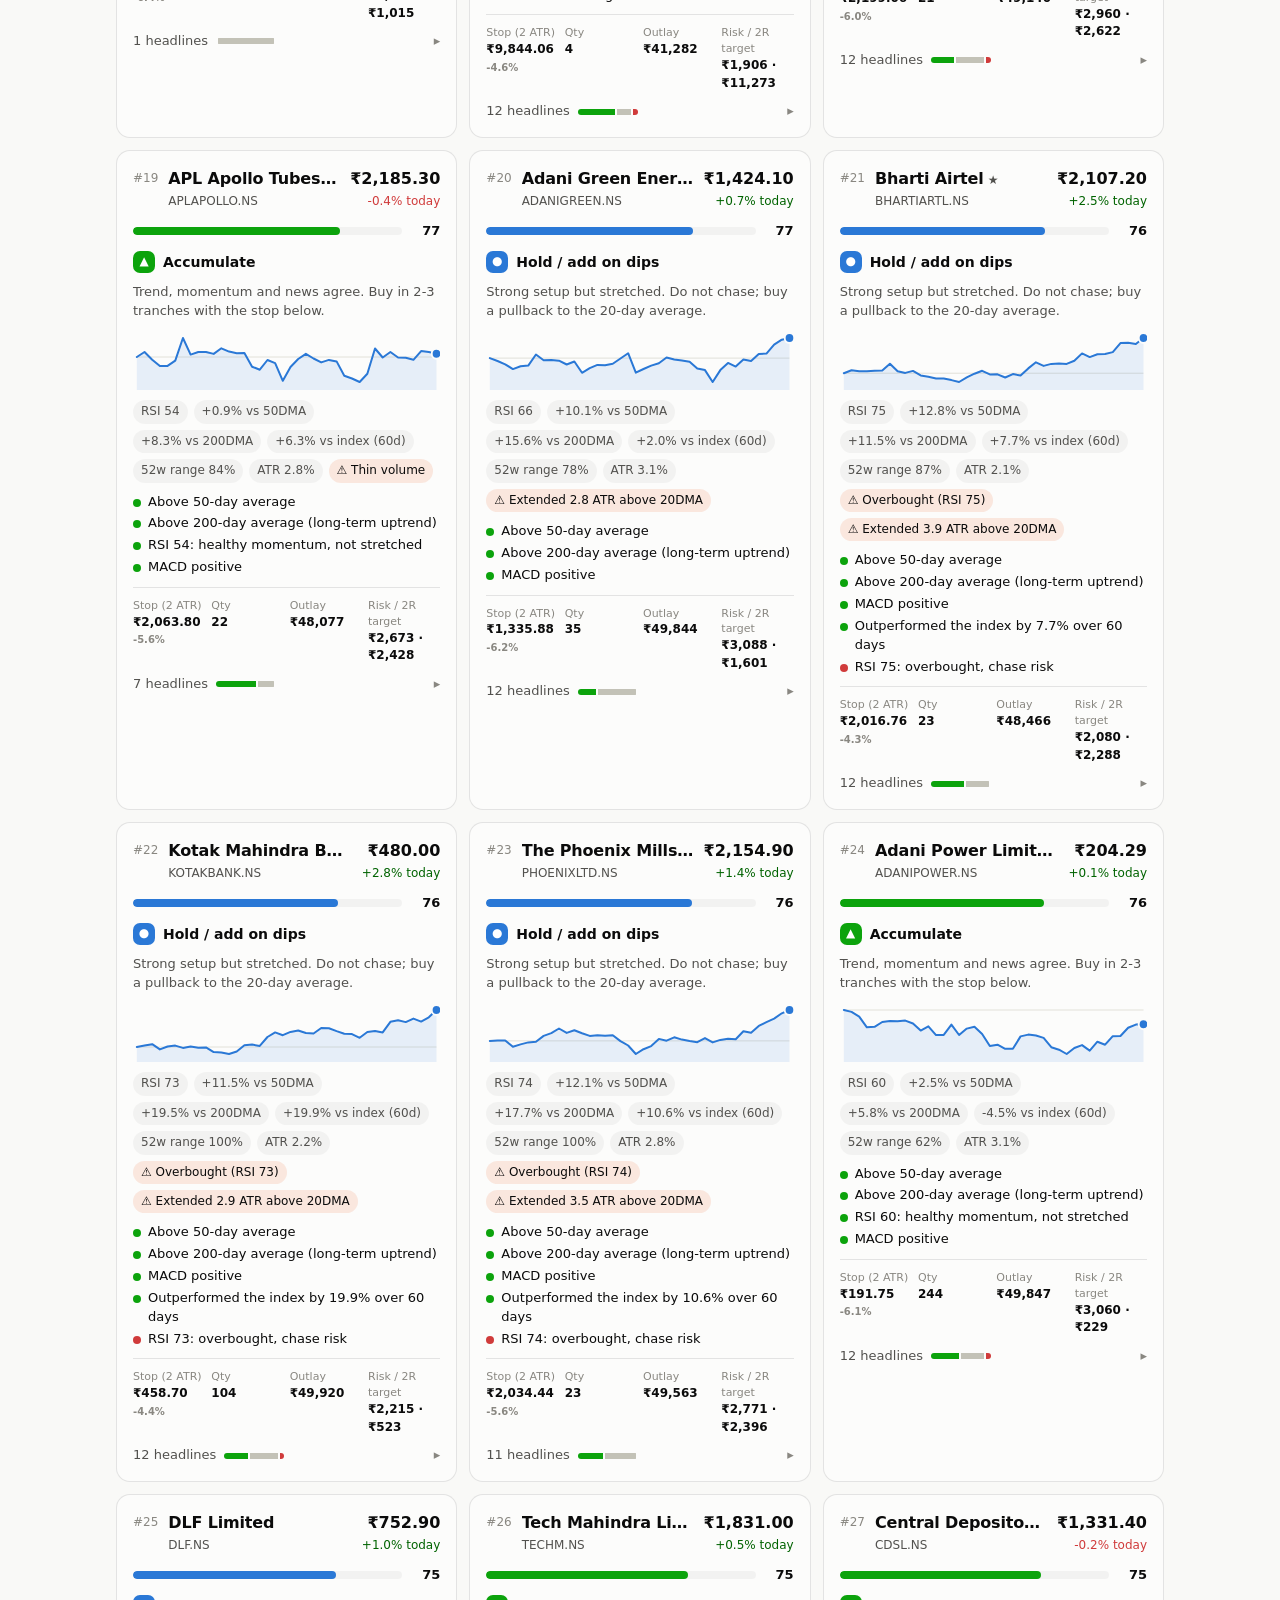
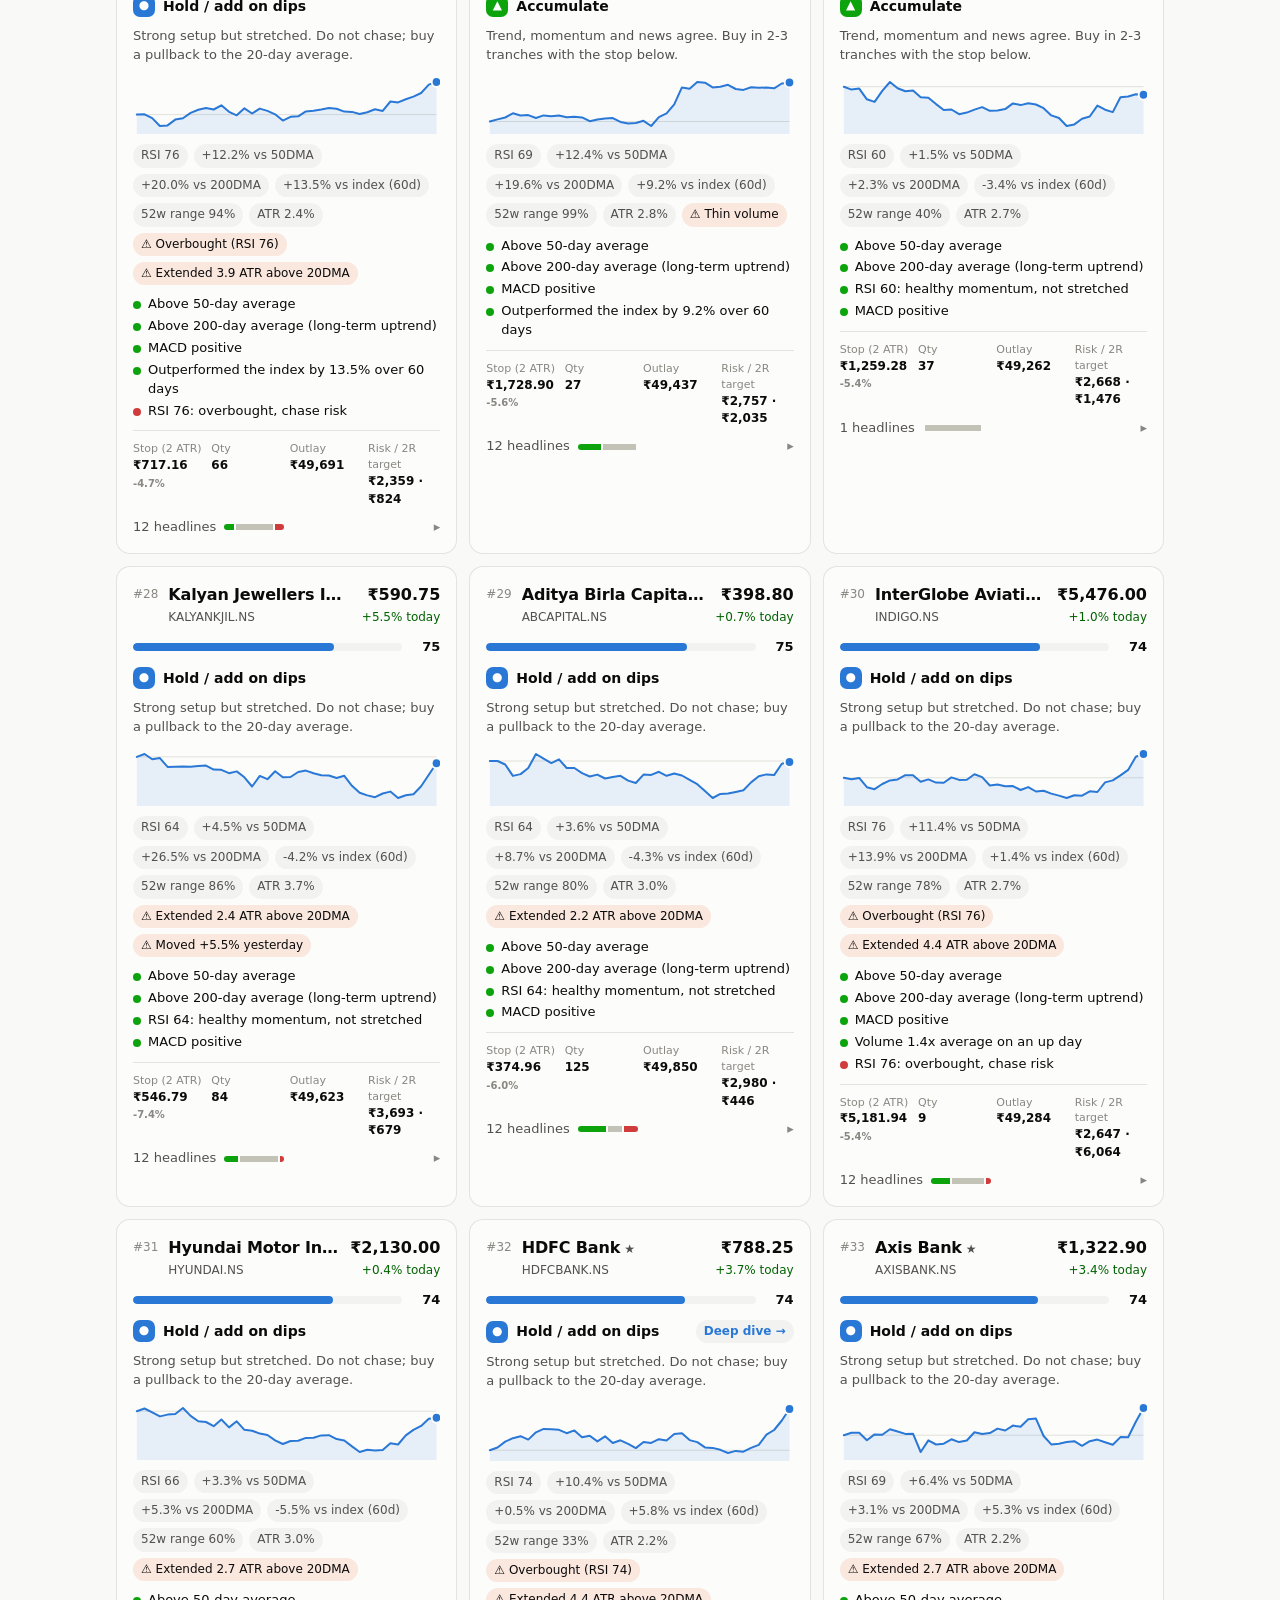
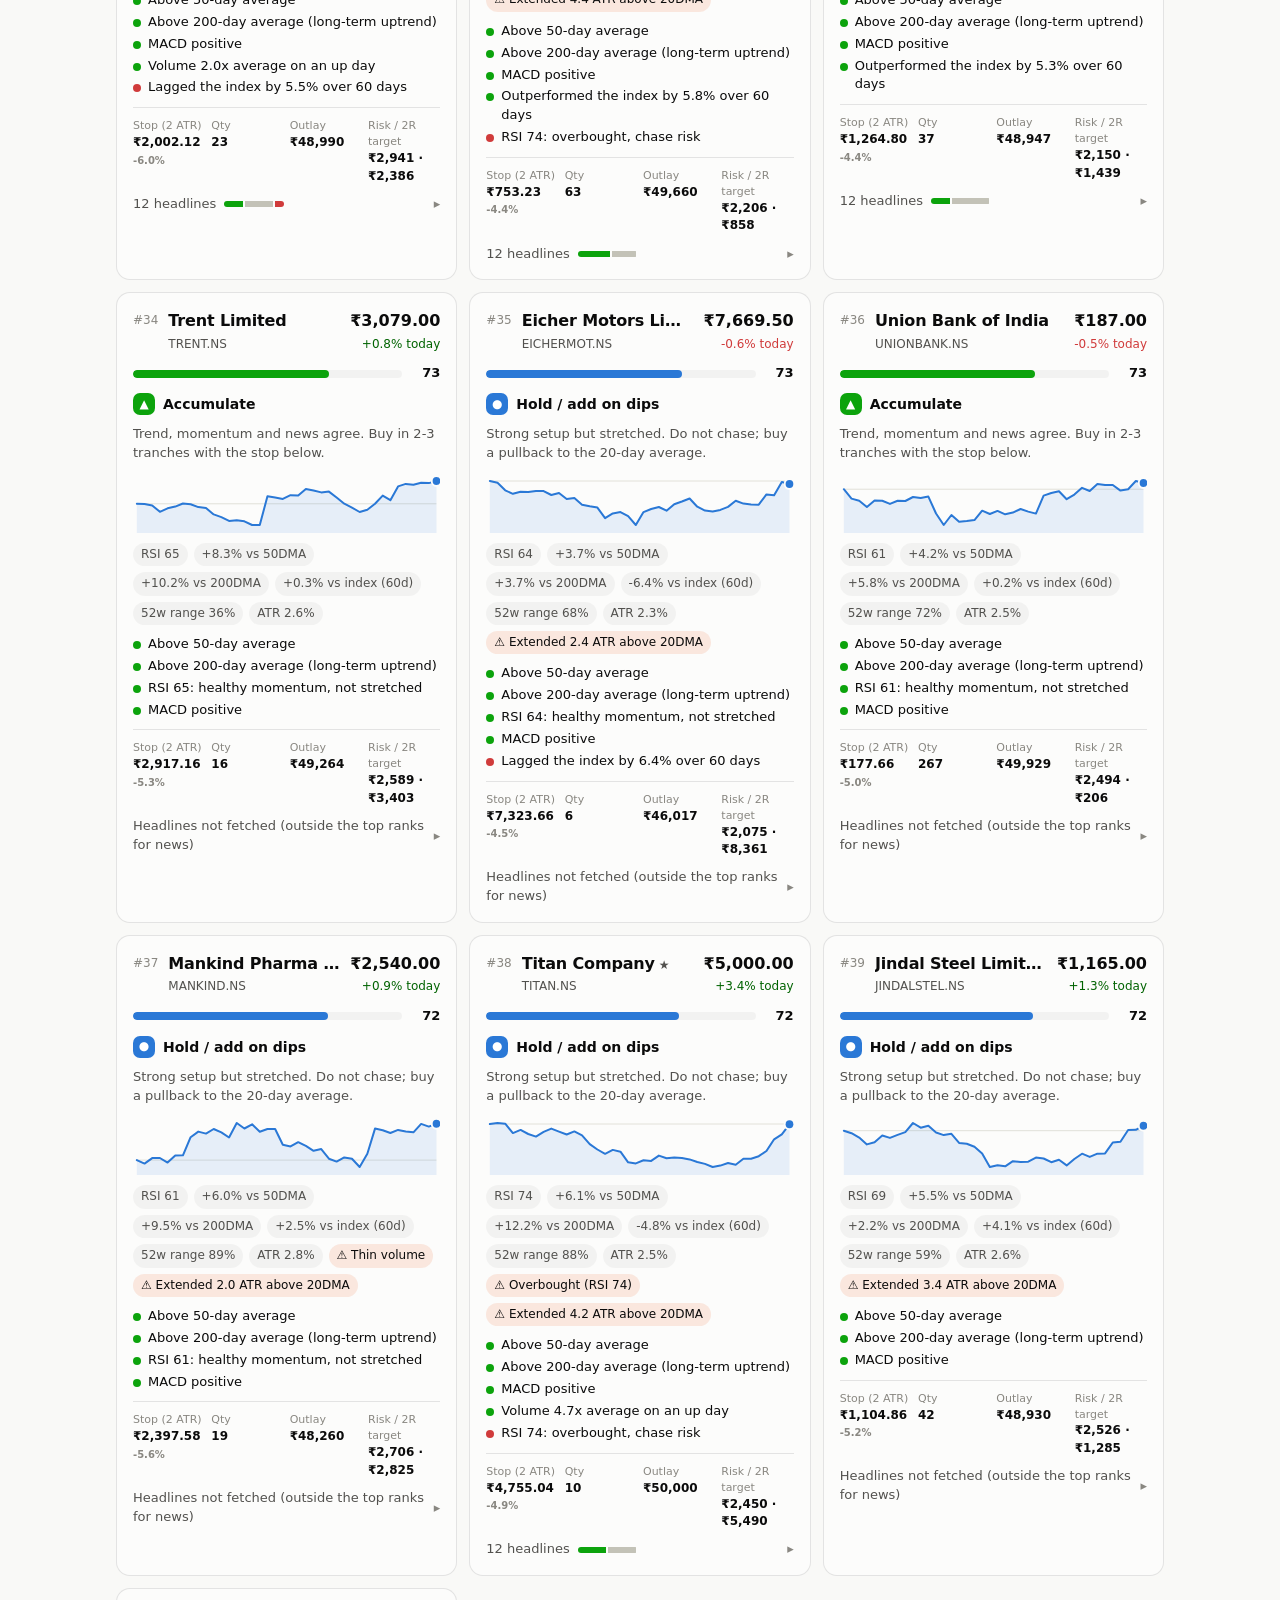
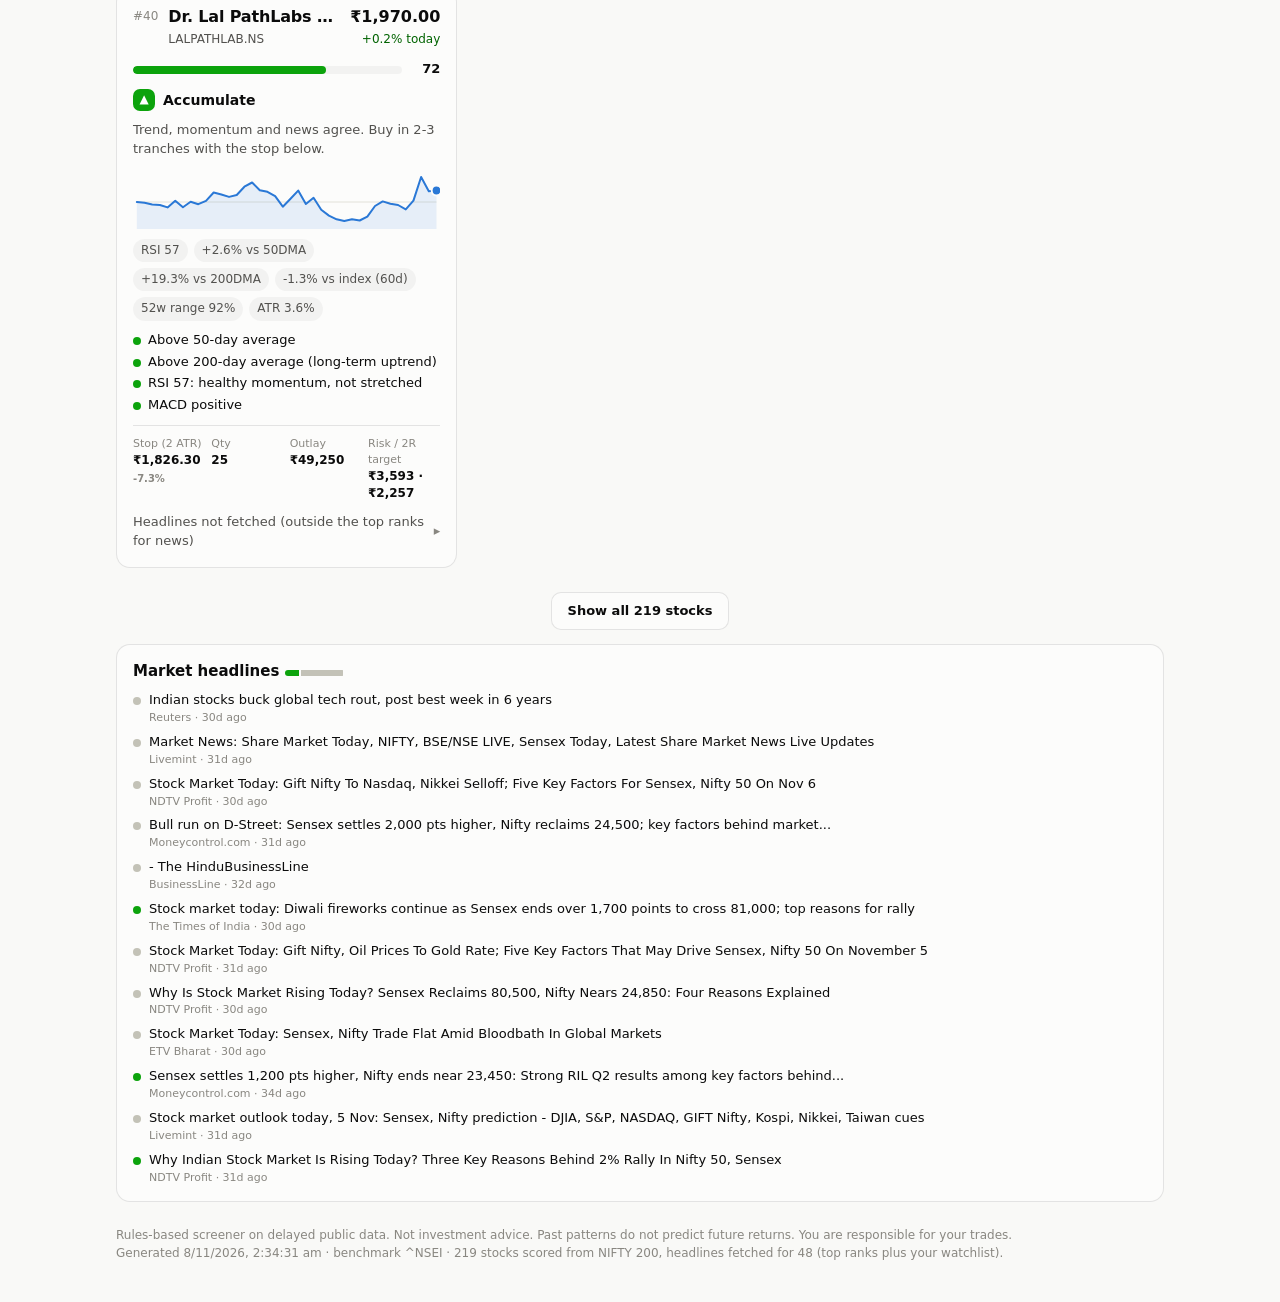
==== commit 74908bb5: "Score the NIFTY 200 universe, add Today's picks and a four-year backtest - universe.json: ~220 NIFTY" ====
--- a/index.html
+++ b/index.html
@@ -95,6 +95,27 @@
 .action .ic{width:22px;height:22px;border-radius:7px;display:grid;place-items:center;color:#fff;font-size:12px;flex:none}
 .action .ic.warn{color:#0b0b0b}
 .instr{font-size:13px;color:var(--ink-2)}
+.picks h2{font-size:15px;font-weight:700;display:flex;align-items:center;gap:8px;flex-wrap:wrap}
+.picks h2 .n{font-size:12px;font-weight:600;color:var(--ink-2);background:var(--wash);padding:2px 8px;border-radius:999px}
+.picks .note{font-size:13px;color:var(--ink-2);margin:6px 0 10px}
+.picks .ev{font-size:12.5px;border-left:3px solid var(--series);padding:4px 10px;margin:0 0 12px;color:var(--ink-2)}
+.picks .ev b{color:var(--ink)}
+.pickgrid{display:grid;grid-template-columns:repeat(auto-fill,minmax(250px,1fr));gap:10px}
+.pick{border:1px solid var(--border);border-radius:12px;padding:12px;display:flex;flex-direction:column;gap:8px;background:var(--page)}
+.pick .h{display:flex;gap:8px;align-items:baseline}
+.pick .h b{flex:1;min-width:0;white-space:nowrap;overflow:hidden;text-overflow:ellipsis;font-size:15px}
+.pick .h .sc{font-size:13px;font-weight:700;color:var(--good-text)}
+.pick .sym{font-size:12px;color:var(--ink-2);margin-top:-6px}
+.pick .z{display:grid;grid-template-columns:1fr 1fr;gap:4px 10px;font-size:12.5px}
+.pick .z span{color:var(--muted);font-size:11px;display:block}
+.pick .z b{font-weight:600;font-variant-numeric:tabular-nums}
+.pick ul{list-style:none;font-size:12.5px;color:var(--ink-2);display:grid;gap:2px}
+.pick ul li::before{content:"·";margin-right:6px}
+.pick .links{display:flex;gap:10px;font-size:12px;font-weight:600}
+.pick .links a{color:var(--series);text-decoration:none}
+.star{color:var(--warn);font-size:13px;margin-left:4px}
+.more{display:block;margin:12px auto 0;padding:9px 16px;border-radius:10px;border:1px solid var(--border);background:var(--surface);font-weight:600;font-size:13px}
+button.field[aria-pressed="true"]{background:var(--ink);color:var(--page);border-color:var(--ink)}
 .action .dive{margin-left:auto;font-size:12px;font-weight:600;color:var(--series);text-decoration:none;padding:3px 8px;border-radius:999px;background:var(--wash)}
 .action .dive:hover{text-decoration:underline}
 .spark{width:100%;height:60px;display:block}
@@ -167,6 +188,8 @@
 
   <section class="tiles" id="tiles" aria-label="Summary by action"></section>
 
+  <section class="card picks hidden" id="picks" style="margin-top:12px"></section>
+
   <section class="card ai hidden" id="ai"></section>
 
   <div class="controls">
@@ -174,6 +197,7 @@
       <button id="viewCards" aria-pressed="true">Cards</button>
       <button id="viewTable" aria-pressed="false">Table</button>
     </div>
+    <button class="field" id="mine" aria-pressed="false" title="Only the stocks in your watchlist">★ My stocks</button>
     <label class="field">Capital ₹ <input id="capital" type="number" min="1000" step="1000" inputmode="numeric"></label>
     <label class="field">Risk % <input id="risk" type="number" min="0.1" max="5" step="0.1" style="width:56px"></label>
     <label class="field"><input id="q" type="search" placeholder="Search stock…" aria-label="Search stock"></label>
@@ -199,7 +223,7 @@
   'Avoid / reduce':    {cls:'crit',  color:'var(--crit)',   glyph:'▼'},
 };
 const REGIME = {'risk-on':'var(--good)','neutral':'var(--warn)','risk-off':'var(--crit)','unknown':'var(--muted)'};
-let brief = null, filter = 'all', view = 'cards', query = '';
+let brief = null, filter = 'all', view = 'cards', query = '', mine = false, showAll = false, backtest = null;
 let capital = 0, riskPct = 1, maxPosPct = 10, dives = {};
 
 /* ---------- theme ---------- */
@@ -288,7 +312,7 @@
 
 function visible(){
   const q = query.trim().toLowerCase();
-  return brief.stocks.filter(s => (filter === 'all' || s.action === filter) &&
+  return brief.stocks.filter(s => (filter === 'all' || s.action === filter) && (!mine || s.in_watchlist) &&
     (!q || s.symbol.toLowerCase().includes(q) || (s.name||'').toLowerCase().includes(q)));
 }
 
@@ -306,7 +330,7 @@
   return `<article class="card stock" data-sym="${esc(s.symbol)}">
     <div class="top">
       <span class="rank">#${s.rank}</span>
-      <div class="nm"><b>${esc(s.name)}</b><span>${esc(s.symbol)}</span></div>
+      <div class="nm"><b>${esc(s.name)}${s.in_watchlist ? '<span class="star" title="In your watchlist">★</span>' : ''}</b><span>${esc(s.symbol)}</span></div>
       <div class="px"><b>${c}${fmtN(ind.close)}</b><span class="${(ind.change_1d_pct||0) >= 0 ? 'up' : 'dn'}">${fmtP(ind.change_1d_pct)} today</span></div>
     </div>
     <div class="meter" title="Composite score 0–100: trend ${s.components?.trend?.points}/30, momentum ${s.components?.momentum?.points}/25, relative strength ${s.components?.relative_strength?.points}/15, volume ${s.components?.volume?.points}/10, news ${s.components?.news?.points}/20">
@@ -335,7 +359,7 @@
       <div><span>Outlay</span><b>${c}${fmtI(p.value)}</b></div>
       <div><span>Risk / 2R target</span><b>${c}${fmtI(p.risk)} · ${c}${fmtN(p.target, 0)}</b></div>
     </div>` : ''}
-    <details class="news"><summary>${(s.news||[]).length} headlines ${sentBar(s.sentiment)}</summary>
+    <details class="news"><summary>${s.news_fetched === false ? 'Headlines not fetched (outside the top ' + (brief.universe ? 'ranks' : '') + ' for news)' : (s.news||[]).length + ' headlines'} ${sentBar(s.sentiment)}</summary>
       <ul>${(s.news||[]).map(n => `<li><span class="s ${n.sentiment > 0.1 ? 'p' : n.sentiment < -0.1 ? 'n' : ''}"></span>
         <div><a href="${esc(n.link)}" target="_blank" rel="noopener">${esc(n.title)}</a><small>${esc(n.source || '')} ${n.source ? '·' : ''} ${ago(n.published)}</small></div></li>`).join('') || '<li>No recent headlines found.</li>'}</ul>
     </details>
@@ -347,7 +371,13 @@
   const cards = $('#cards'), table = $('#table');
   cards.classList.toggle('hidden', view !== 'cards'); table.classList.toggle('hidden', view !== 'table');
   if (!list.length) { cards.innerHTML = table.innerHTML = '<div class="empty">Nothing matches this filter.</div>'; return; }
-  if (view === 'cards') { cards.innerHTML = list.map(card).join(''); return; }
+  if (view === 'cards') {
+    const cap = 40, narrowed = showAll || query.trim() || filter !== 'all' || mine;
+    const shown = narrowed ? list : list.slice(0, cap);
+    cards.innerHTML = shown.map(card).join('') + (shown.length < list.length ? `<button class="more" id="more" style="grid-column:1/-1">Show all ${list.length} stocks</button>` : '');
+    const m = $('#more'); if (m) m.onclick = () => { showAll = true; renderList(); };
+    return;
+  }
   table.innerHTML = `<table><thead><tr>
     <th>#</th><th>Stock</th><th>Price</th><th>1d</th><th>Score</th><th>Action</th><th>RSI</th><th>vs 50DMA</th><th>vs 200DMA</th><th>vs index 60d</th><th>News</th><th>Stop</th><th>Qty</th><th>Flags</th>
     </tr></thead><tbody>${list.map(s => {
@@ -364,6 +394,22 @@
     }).join('')}</tbody></table>`;
 }
 
+function renderPicks(){
+  const el = $('#picks'); const picks = brief.picks || [];
+  el.classList.remove('hidden');
+  const bt = backtest && backtest.pick_rule && backtest.pick_rule.n ? backtest : null;
+  const ev = bt ? `<div class="ev">Evidence, not prophecy. Backtest ${esc(bt.from.slice(0,4))}–${esc(bt.to.slice(0,4))}, ${bt.symbols} stocks, ${bt.observations.toLocaleString('en-IN')} monthly observations: setups passing this rule beat ${esc(bt.benchmark)} over the next 60 days <b>${bt.pick_rule.excess_60d.hit_rate}%</b> of the time, average excess <b>${bt.pick_rule.excess_60d.mean > 0 ? '+' : ''}${bt.pick_rule.excess_60d.mean}%</b> (all stocks: ${bt.all.excess_60d.hit_rate}%, ${bt.all.excess_60d.mean > 0 ? '+' : ''}${bt.all.excess_60d.mean}%). Survivorship bias and no costs: read it as a tilt, not an edge you can bank.</div>` : '';
+  el.innerHTML = `<h2>Today's picks <span class="n">${picks.length} of ${brief.universe ? brief.universe.scored : brief.stocks.length} pass the rule</span></h2>
+    <div class="note">${esc(brief.picks_note || '')}</div>${ev}` + (picks.length ? `<div class="pickgrid">${picks.map(pk => {
+      const s = brief.stocks.find(x => x.symbol === pk.symbol) || {}; const p = sizeFor(s) || {}; const c = cur(s);
+      return `<div class="pick"><div class="h"><b>${esc(pk.name)}${pk.in_watchlist ? '<span class="star">★</span>' : ''}</b><span class="sc">${Math.round(pk.score)}</span></div><div class="sym">#${pk.rank} · ${esc(pk.symbol)}</div>
+        <div class="z"><div><span>Entry zone</span><b>${c}${fmtN(pk.entry_low)} – ${c}${fmtN(pk.entry_high)}</b></div><div><span>Stop (2 ATR)</span><b>${c}${fmtN(pk.stop)}</b></div>
+          <div><span>2R target</span><b>${c}${fmtN(pk.target_2r)}</b></div><div><span>Qty for your capital</span><b>${p.qty != null ? fmtI(p.qty) : fmtI(pk.qty)}${p.value ? ' <small style="color:var(--muted)">' + c + fmtI(p.value) + '</small>' : ''}</b></div></div>
+        <ul>${(pk.why||[]).map(w => `<li>${esc(w)}</li>`).join('')}</ul>
+        <div class="links"><a href="#" data-sym="${esc(pk.symbol)}" class="jump">See card</a>${dives[pk.symbol] ? `<a href="report.html?symbol=${encodeURIComponent(pk.symbol)}">Deep dive →</a>` : ''}</div></div>`; }).join('')}</div>` : '');
+  el.querySelectorAll('a.jump').forEach(a => a.onclick = e => { e.preventDefault(); query = a.dataset.sym; $('#q').value = query; renderList(); const t = document.querySelector('.stock'); if (t) t.scrollIntoView({behavior:'smooth', block:'start'}); });
+}
+
 function renderAI(){
   const ai = brief.ai; const el = $('#ai');
   if (!ai || !ai.market_note) { el.classList.add('hidden'); return; }
@@ -385,7 +431,7 @@
 function renderFoot(){
   const errs = brief.errors || [];
   $('#foot').innerHTML = `<div>${esc(brief.disclaimer || '')}</div>
-    <div>Generated ${new Date(brief.generated_at).toLocaleString('en-IN')} · benchmark ${esc(brief.config?.benchmark||'')} · ${brief.stocks.length} stocks scored.</div>
+    <div>Generated ${new Date(brief.generated_at).toLocaleString('en-IN')} · benchmark ${esc(brief.config?.benchmark||'')} · ${brief.stocks.length} stocks scored${brief.universe ? ` from ${esc(brief.universe.name)}, headlines fetched for ${brief.universe.news_fetched} (top ranks plus your watchlist)` : ''}.</div>
     ${errs.length ? `<details><summary>${errs.length} data errors this run</summary><ul style="margin:6px 0 0 16px">${errs.map(e => `<li>${esc(e)}</li>`).join('')}</ul></details>` : ''}`;
 }
 
@@ -393,13 +439,15 @@
 
 function renderAll(){
   $('#date').textContent = new Date(brief.date + 'T00:00:00').toLocaleDateString('en-IN', {weekday:'short', day:'numeric', month:'short', year:'numeric'});
-  renderRegime(); renderTiles(); renderAI(); renderList(); renderMarket(); renderFoot();
+  if (brief.universe) $('#date').textContent += ` · ${brief.universe.name} (${brief.universe.scored} scored)`;
+  renderRegime(); renderTiles(); renderPicks(); renderAI(); renderList(); renderMarket(); renderFoot();
 }
 
 /* ---------- controls ---------- */
 $('#viewCards').onclick = () => { view = 'cards'; $('#viewCards').setAttribute('aria-pressed','true'); $('#viewTable').setAttribute('aria-pressed','false'); renderList(); };
 $('#viewTable').onclick = () => { view = 'table'; $('#viewTable').setAttribute('aria-pressed','true'); $('#viewCards').setAttribute('aria-pressed','false'); renderList(); };
 $('#q').oninput = e => { query = e.target.value; renderList(); };
+$('#mine').onclick = () => { mine = !mine; $('#mine').setAttribute('aria-pressed', mine); renderList(); };
 $('#capital').onchange = e => { capital = +e.target.value || capital; try { localStorage.setItem('sa_capital', capital); } catch (x) {} renderList(); };
 $('#risk').onchange = e => { riskPct = Math.min(5, Math.max(0.1, +e.target.value || riskPct)); e.target.value = riskPct; try { localStorage.setItem('sa_risk', riskPct); } catch (x) {} renderList(); };
 
@@ -420,6 +468,7 @@
       try { capital = +localStorage.getItem('sa_capital') || capital; riskPct = +localStorage.getItem('sa_risk') || riskPct; } catch (e) {}
       $('#capital').value = capital; $('#risk').value = riskPct;
       try { const di = await fetch('data/deepdive/index.json', {cache:'no-store'}); if (di.ok) dives = await di.json(); } catch (e) { dives = {}; }
+      try { const bt = await fetch('data/backtest.json', {cache:'no-store'}); if (bt.ok) backtest = await bt.json(); } catch (e) { backtest = null; }
       if (brief.sample) banner('warn', `<b>Sample data.</b><span>This is a synthetic demo brief so you can see the layout. Run <code>python3 analyze.py</code> or enable the GitHub Actions schedule to replace it with a live brief.</span>`);
       else if (url !== candidates[0] && !custom) banner('warn', `<b>Showing fallback.</b><span>${esc(candidates[0])} could not be loaded.</span>`);
       else {
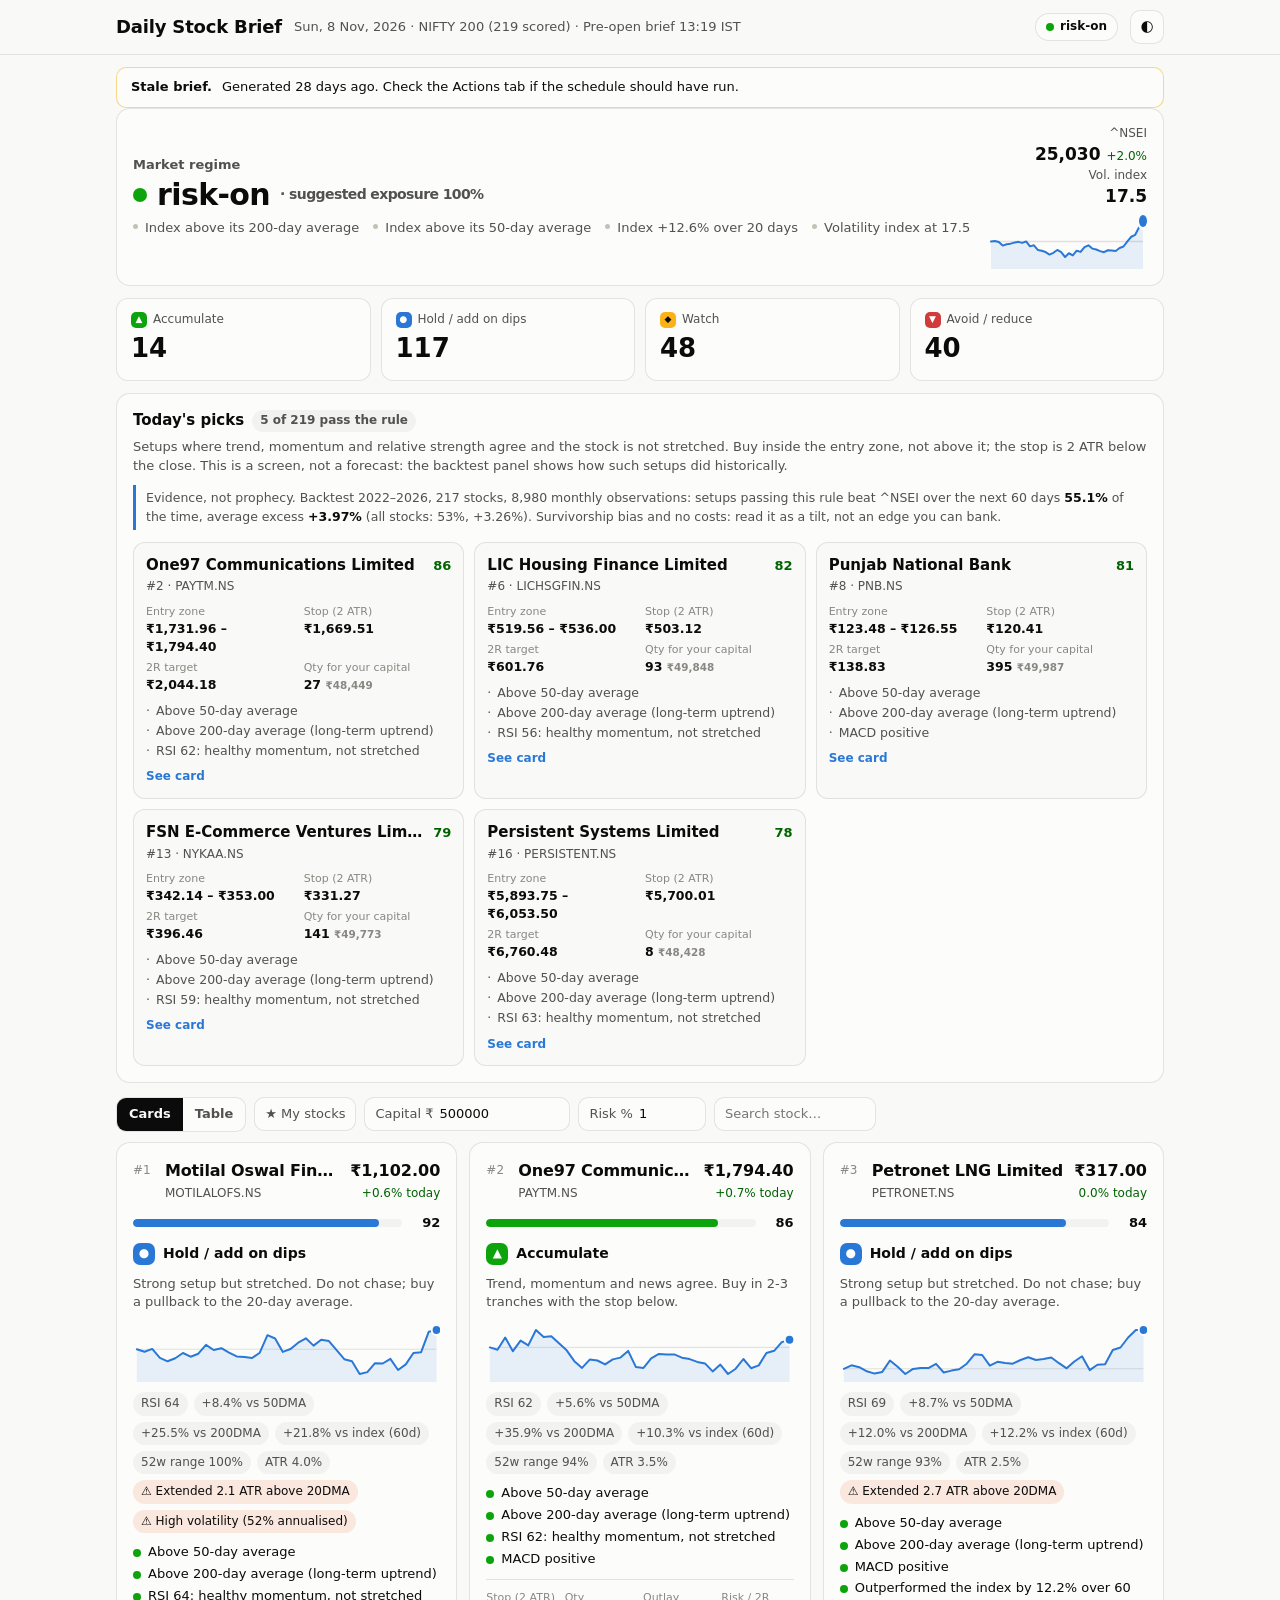
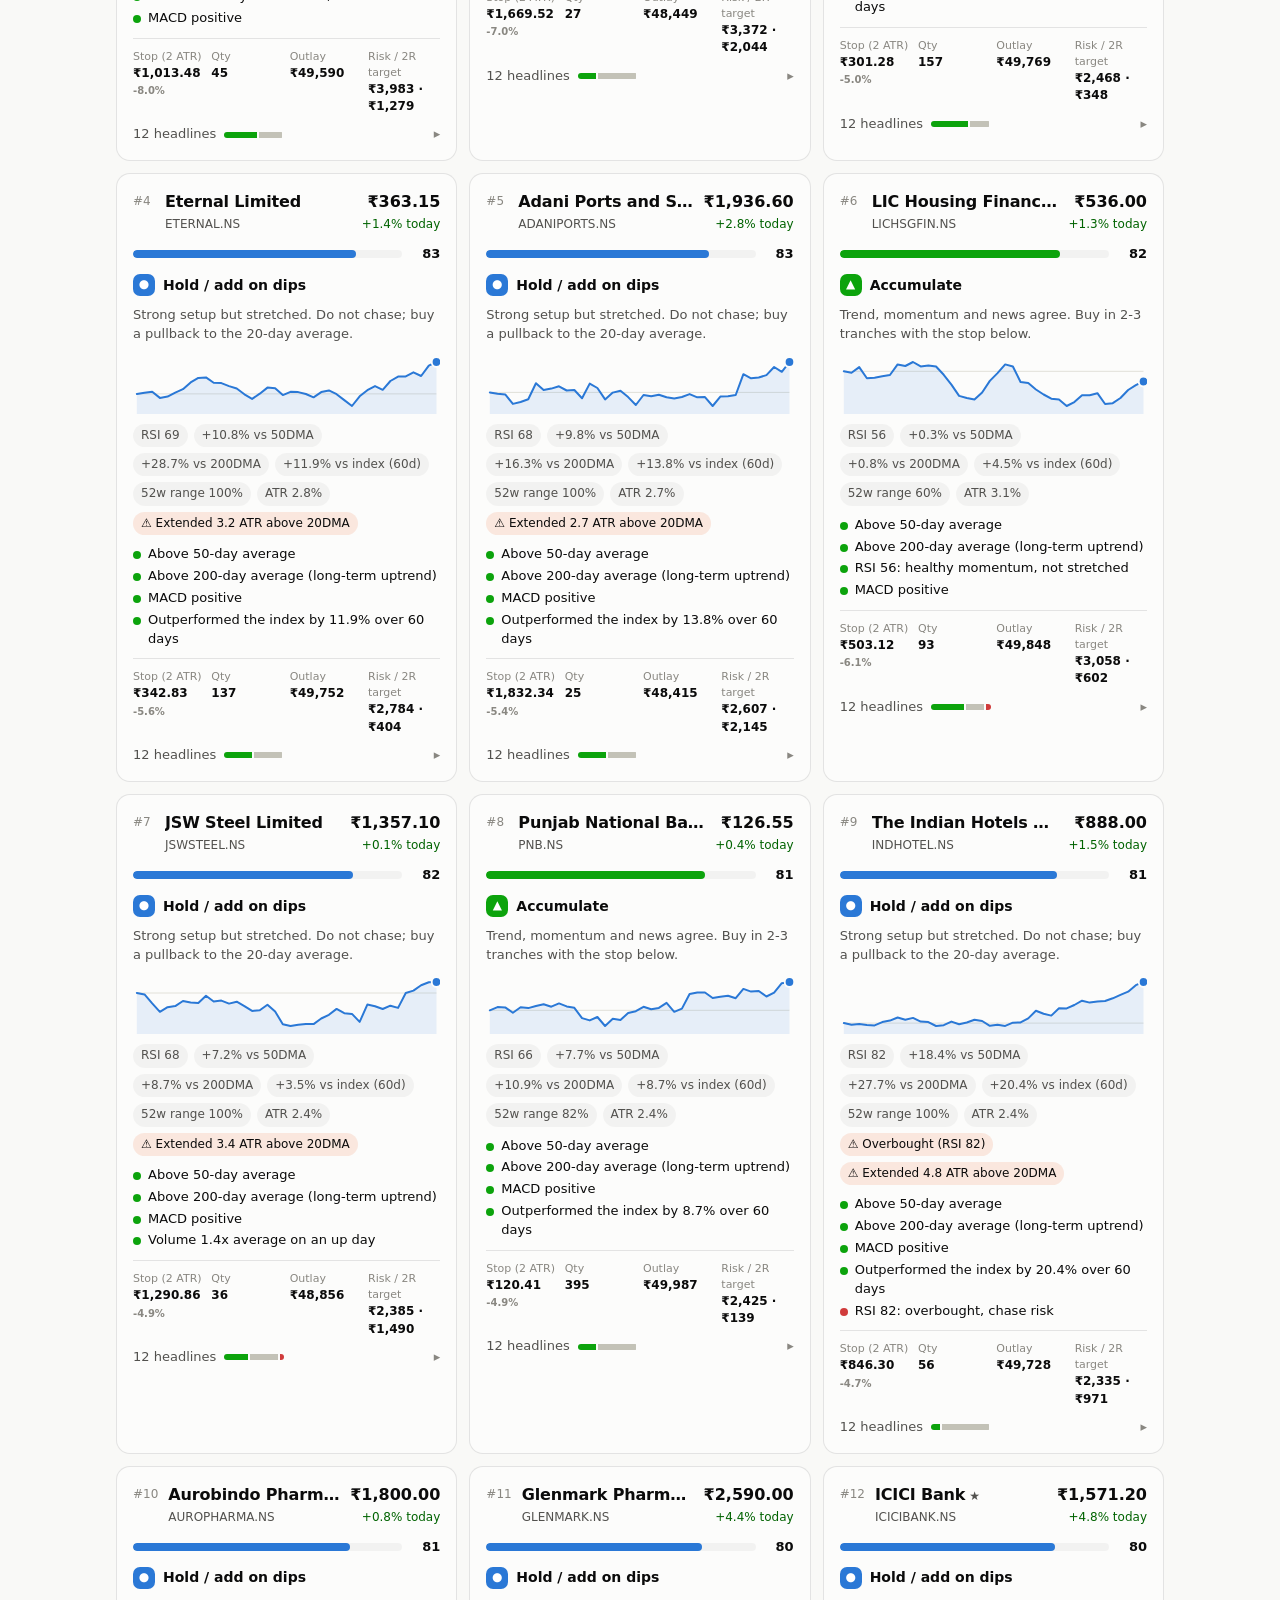
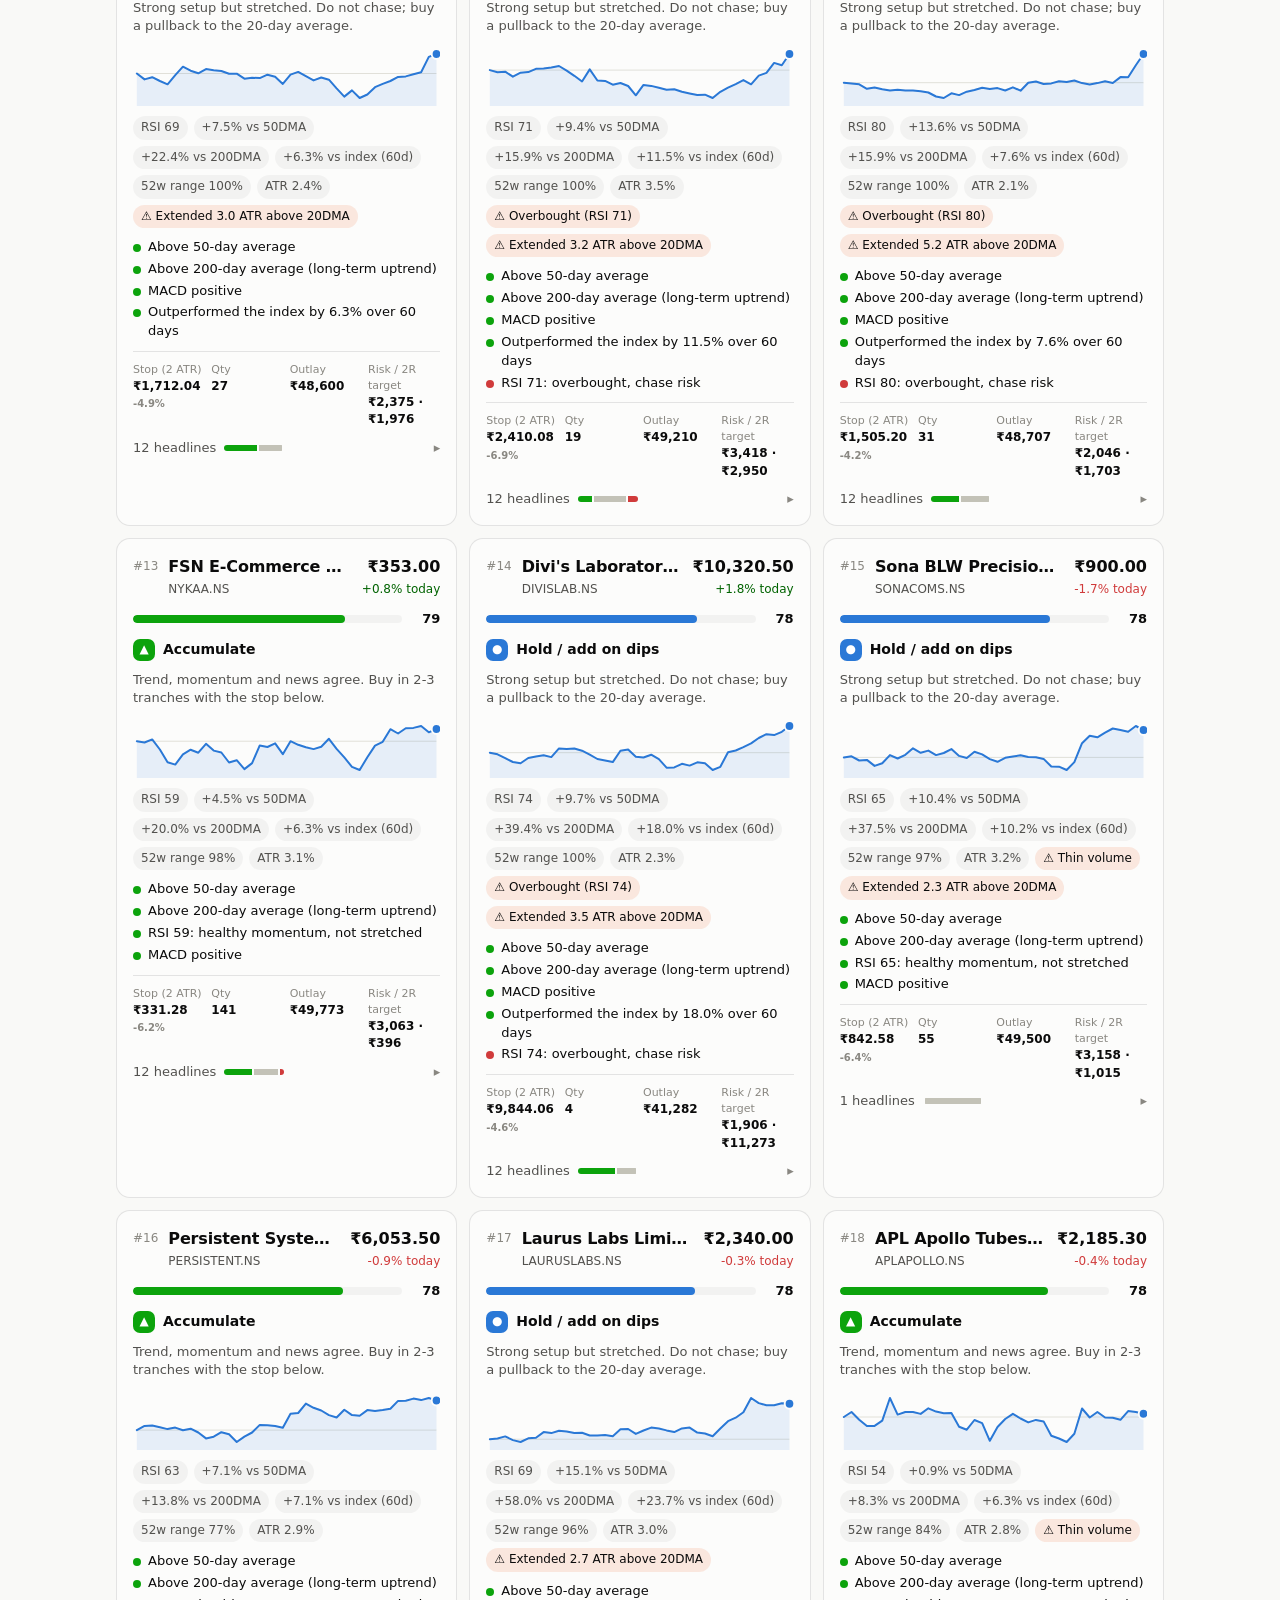
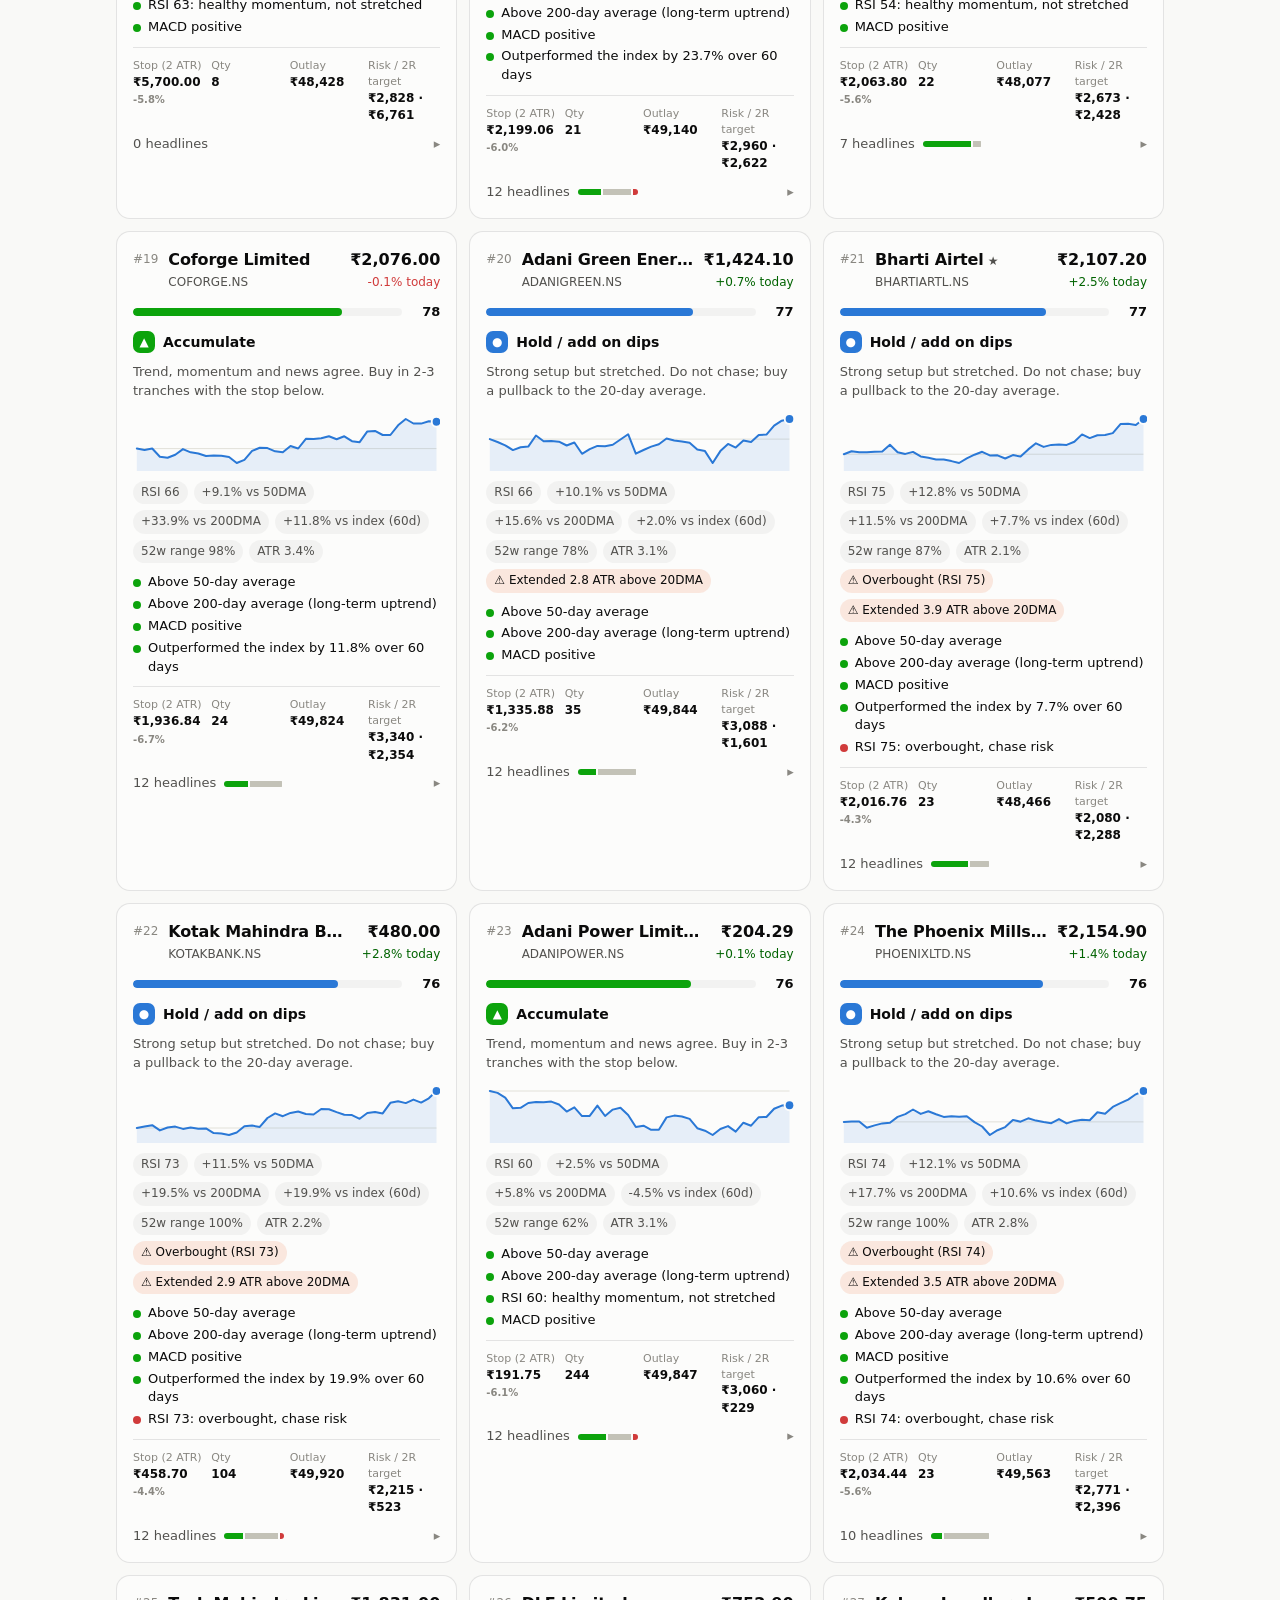
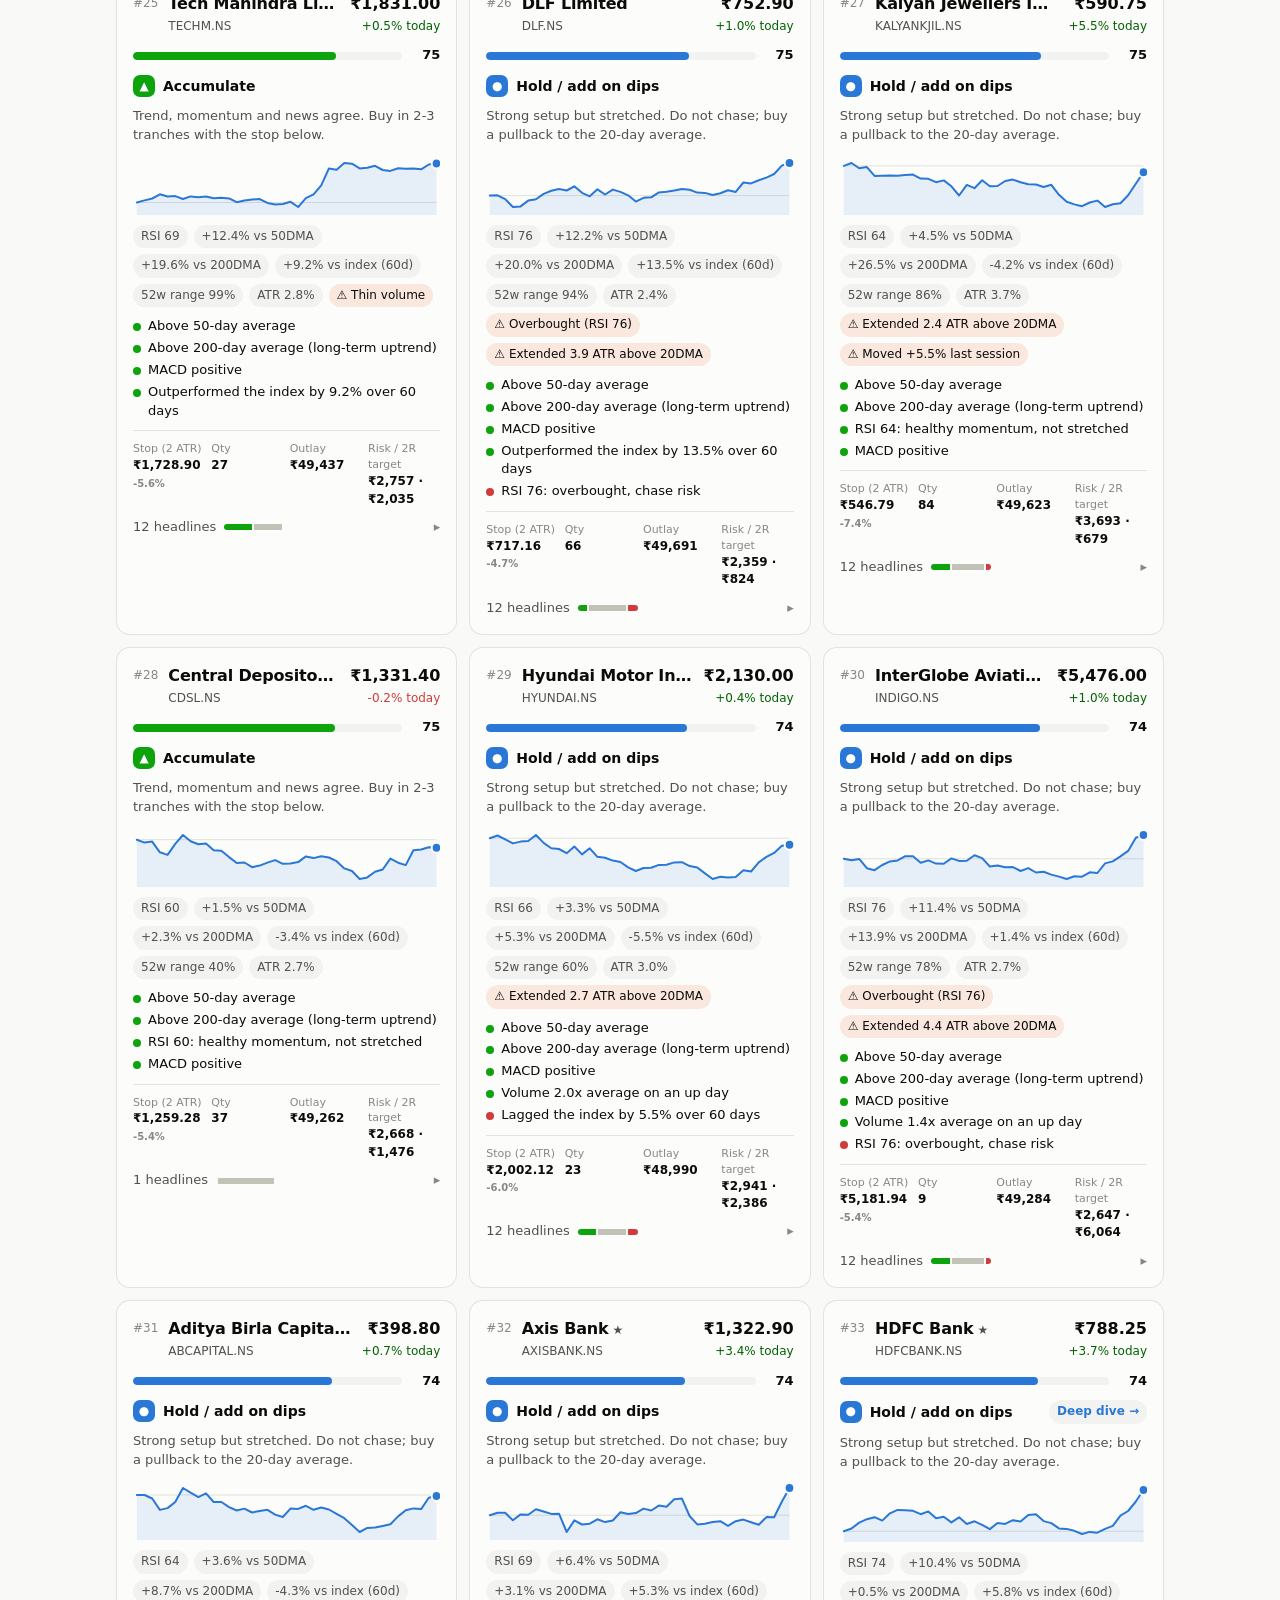
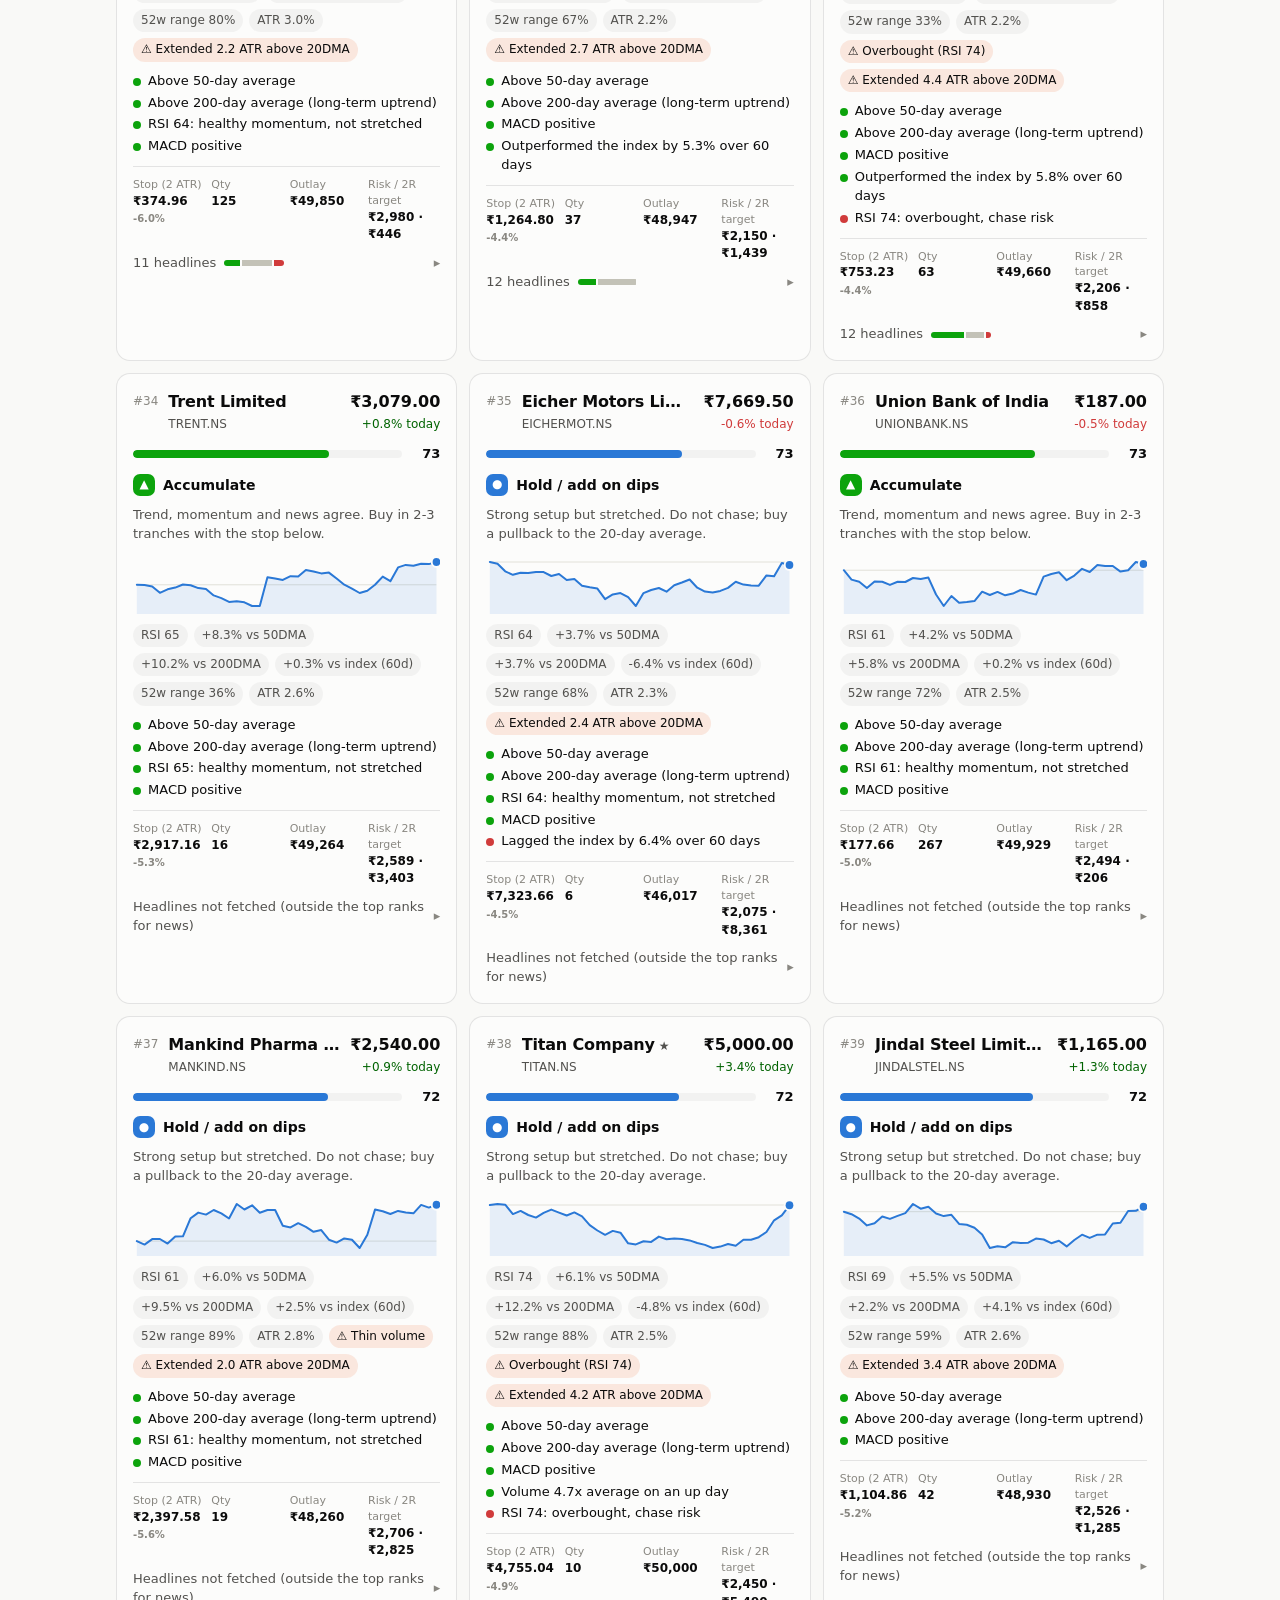
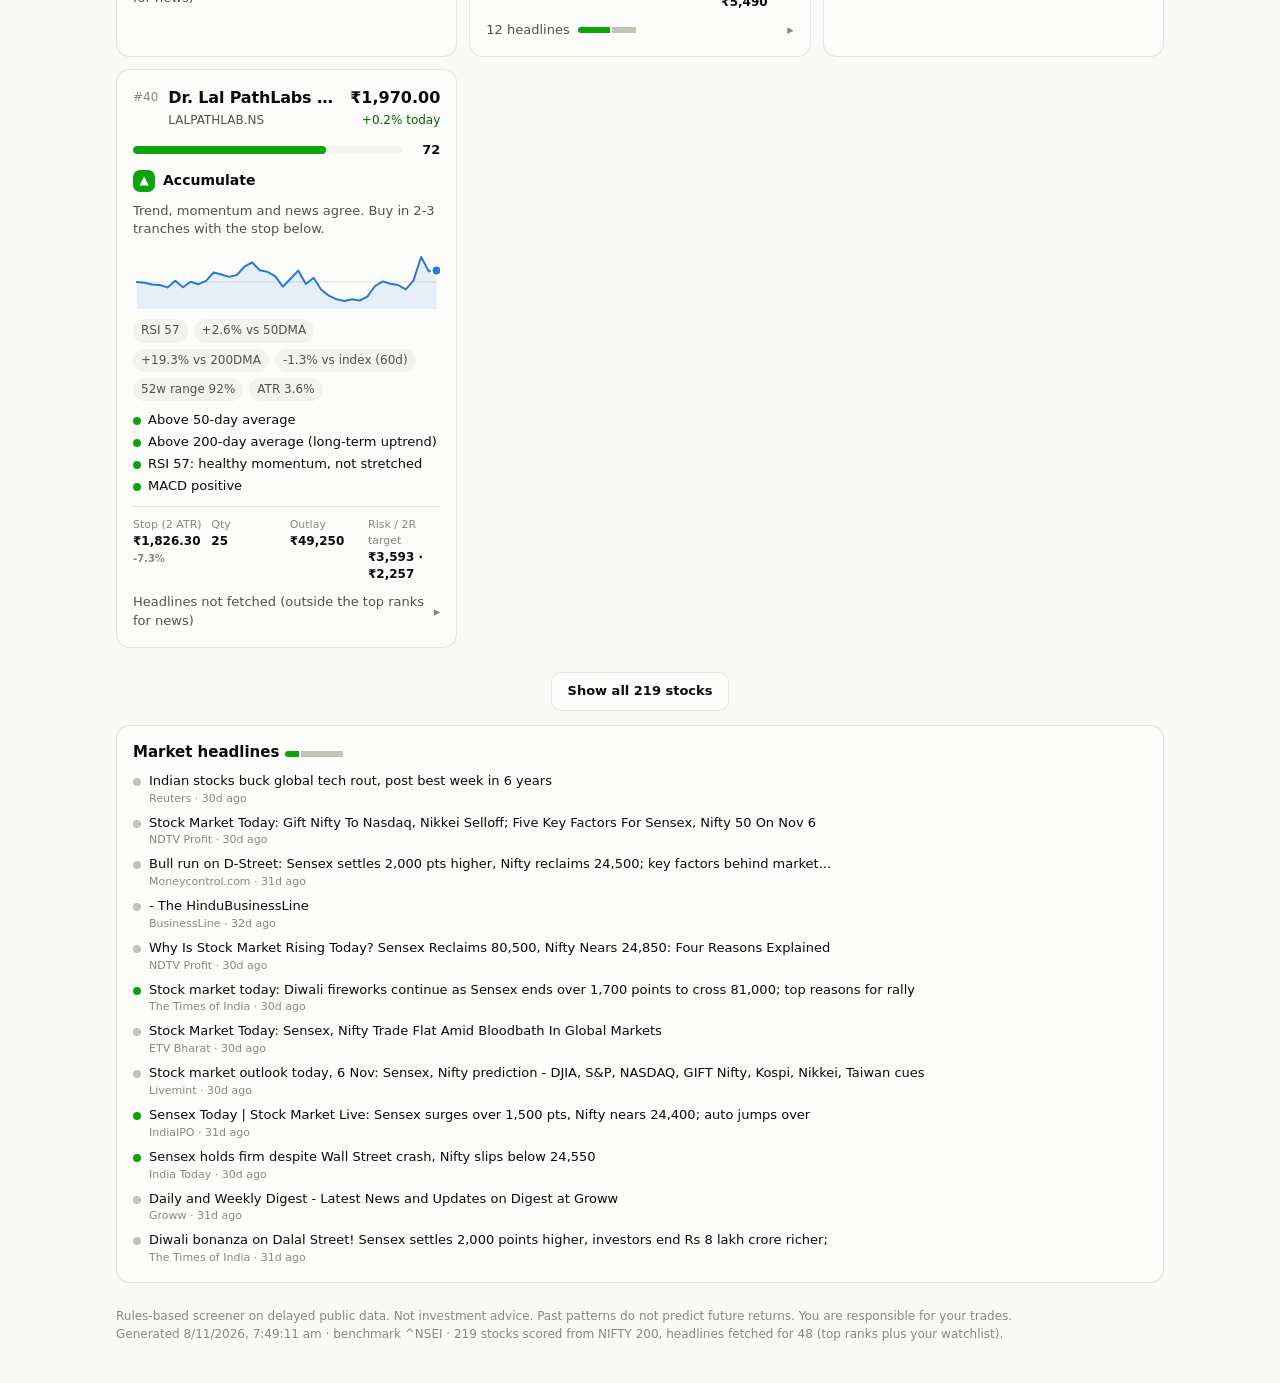
==== commit c336896c: "Run three times a day with honest intraday handling - Schedule: 08:45 (pre-open), 12:30 (intraday) a" ====
--- a/index.html
+++ b/index.html
@@ -440,6 +440,8 @@
 function renderAll(){
   $('#date').textContent = new Date(brief.date + 'T00:00:00').toLocaleDateString('en-IN', {weekday:'short', day:'numeric', month:'short', year:'numeric'});
   if (brief.universe) $('#date').textContent += ` · ${brief.universe.name} (${brief.universe.scored} scored)`;
+  if (brief.session) { const lbl = {'pre-open':'Pre-open brief', 'intraday':'Intraday snapshot', 'post-close':'Post-close brief'}[brief.session.state] || brief.session.state;
+    $('#date').textContent += ` · ${lbl} ${brief.session.local_time} IST`; }
   renderRegime(); renderTiles(); renderPicks(); renderAI(); renderList(); renderMarket(); renderFoot();
 }
 
@@ -474,6 +476,7 @@
       else {
         const ageH = (Date.now() - new Date(brief.generated_at).getTime()) / 36e5;
         if (ageH > 72) banner('warn', `<b>Stale brief.</b><span>Generated ${Math.round(ageH/24)} days ago. Check the Actions tab if the schedule should have run.</span>`);
+        else if (brief.session && brief.session.state === 'intraday') banner('warn', `<b>Intraday snapshot (${esc(brief.session.local_time)} IST).</b><span>Today's candle is unfinished: prices are delayed, today's volume is excluded from the scoring, and the picks can change by the close. Treat as a mid-session check, not a signal.</span>`);
         else $('#banner').classList.add('hidden');
       }
       renderAll();
